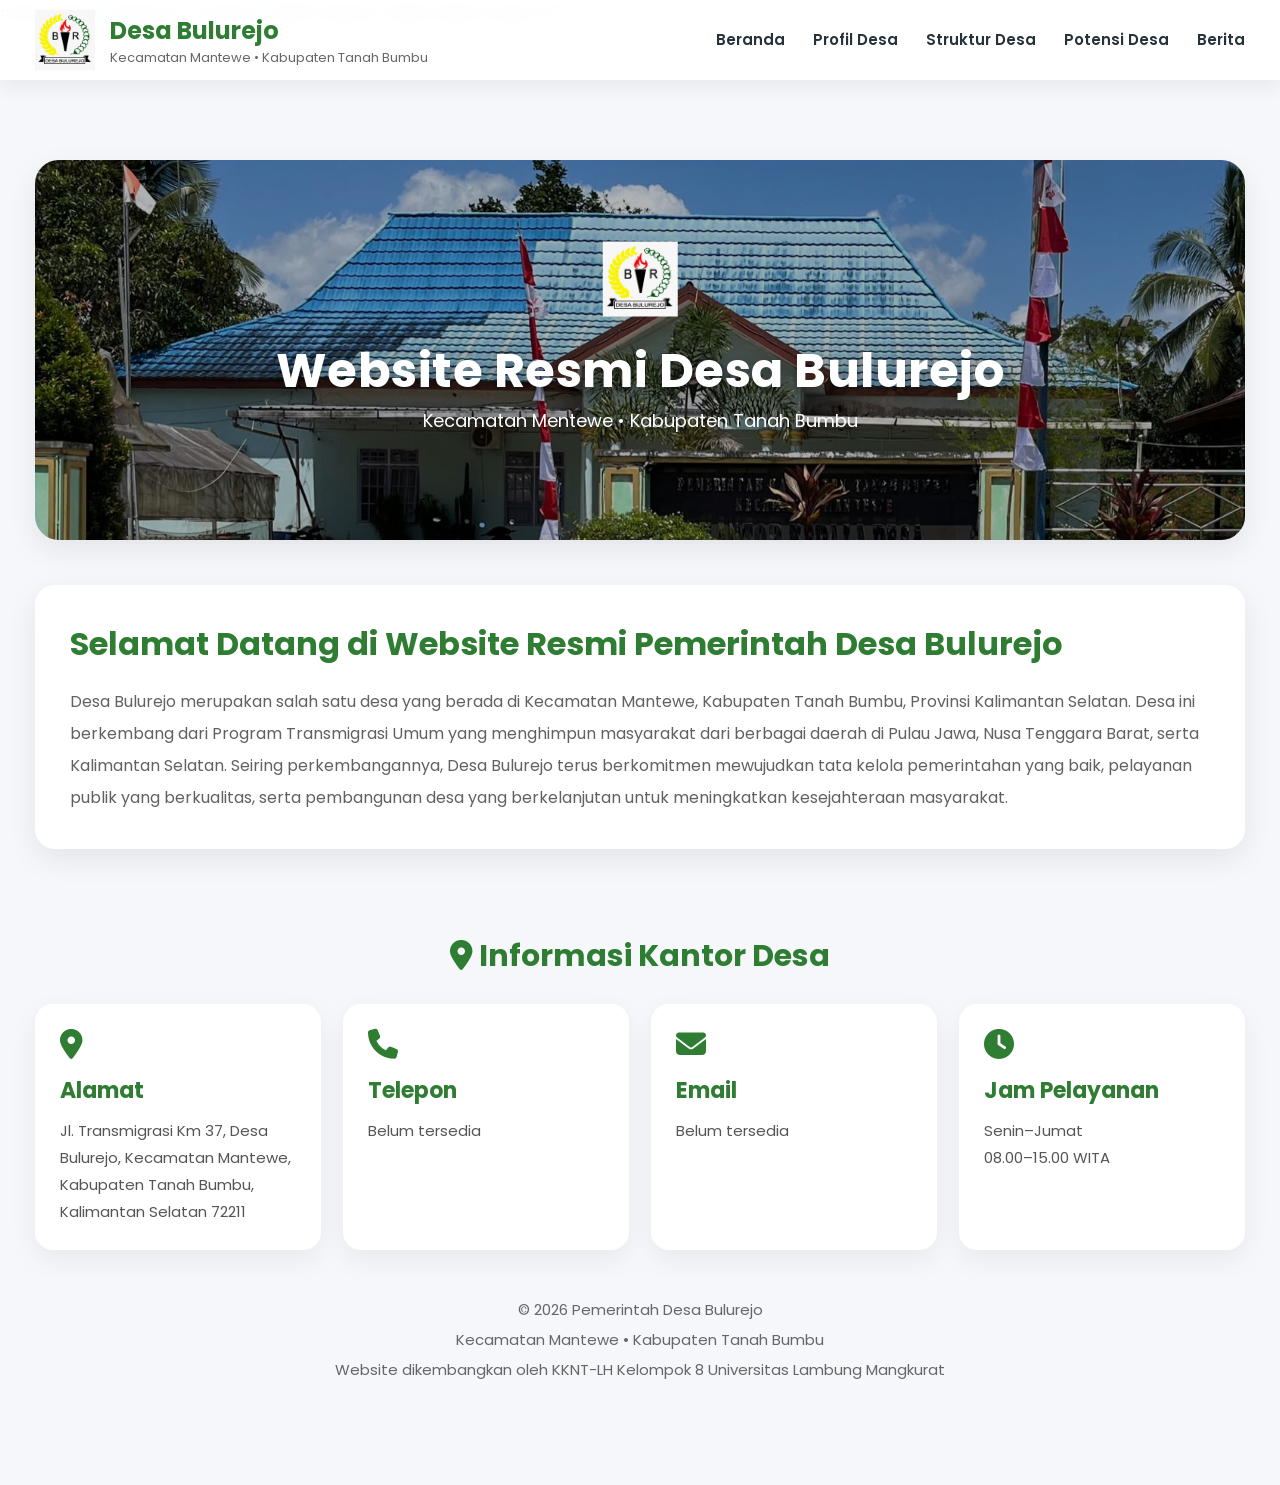
==== index.html @ 9888c567 "Update index.html" ====
<!DOCTYPE html>
<html lang="id">

<head>

<meta charset="UTF-8">
meta name="viewport"
content="width=device-width, initial-scale=1.0">

<title>Website Resmi Desa Bulurejo</title>

<meta name="description"
content="Website Resmi Desa Bulurejo Kecamatan Mentewe Kabupaten Tanah Bumbu">

<link rel="preconnect"
href="https://fonts.googleapis.com">

<link rel="preconnect"
href="https://fonts.gstatic.com"
crossorigin>

<link href="https://fonts.googleapis.com/css2?family=Poppins:wght@300;400;500;600;700;800&display=swap"
rel="stylesheet">

<link rel="stylesheet"
href="https://cdnjs.cloudflare.com/ajax/libs/font-awesome/6.5.2/css/all.min.css">

<style>

*{

margin:0;
padding:0;
box-sizing:border-box;
font-family:'Poppins',sans-serif;
scroll-behavior:smooth;

}

:root{

--primary:#2E7D32;
--primary2:#43A047;
--secondary:#E8F5E9;
--accent:#D4AF37;

--white:#FFFFFF;
--dark:#263238;
--text:#616161;

--border:#E5E7EB;

--shadow:0 10px 30px rgba(0,0,0,.08);

}

body{
background:#F5F7FA;
color:var(--dark);
overflow-x:hidden;
}

/* ===========================
HEADER
=========================== */

.header{
position:fixed;
top:0;
left:0;
width:100%;
height:80px;
display:flex;
justify-content:space-between;
align-items:center;
padding:0 35px;
background:rgba(255,255,255,.97);
backdrop-filter:blur(10px);
box-shadow:0 4px 20px rgba(0,0,0,.08);
z-index:9999;
}

/* ===========================
LOGO
=========================== */

.logo{
display:flex;
align-items:center;
gap:15px;
}

.logo img{
width:60px;
height:60px;
object-fit:contain;
transition:.4s;
}

.logo img:hover{
transform:rotate(10deg) scale(1.08);
}

.logo-text h2{
font-size:24px;
font-weight:700;
color:var(--primary);
}

.logo-text p{
font-size:13px;
color:#666;
}
 
/* ===========================
MENU DESKTOP
=========================== */

.nav-menu{
display:flex;
align-items:center;
gap:28px;
}

.nav-menu a{
text-decoration:none;
font-size:15px;
font-weight:600;
color:var(--dark);
transition:.30s;
}

.nav-menu a:hover{
color:var(--primary);
}

.nav-menu a::after{
content:"";
display:block;
width:0;
height:2px;
background:var(--primary);
transition:.3s;
}

.nav-menu a:hover::after{
width:100%;
}

/* ===========================
HAMBURGER
=========================== */

.menu-toggle{
display:none;
font-size:28px;
cursor:pointer;
color:var(--primary);
}

/* ===========================
MENU MOBILE
=========================== */

.mobile-menu{
position:fixed;
top:80px;
right:-100%;

width:300px;
height:calc(100vh - 80px);

background:#FFFFFF;

box-shadow:-5px 0 20px rgba(0,0,0,.10);

padding:25px;

overflow-y:auto;

transition:.35s;

z-index:9998;
}

.mobile-menu.active{
right:0;
}

.mobile-menu ul{
list-style:none;
}

.mobile-menu li{
margin-bottom:10px;
}

.mobile-menu a{
display:flex;
justify-content:space-between;
align-items:center;

padding:13px 15px;

text-decoration:none;

color:#444;

border-radius:12px;

font-weight:500;

transition:.30s;
}

.mobile-menu a:hover{
background:var(--primary);
color:white;
}

.mobile-submenu{
display:none;
padding-left:18px;
margin-top:8px;
}

.mobile-submenu a{
background:#F8FAFC;
border-left:4px solid var(--primary);
font-size:14px;
margin-bottom:6px;
}

/* ===========================
MAIN
=========================== */

.main{
max-width:1400px;
margin:100px auto 40px auto;
padding:35px;
position:relative;
z-index:2;
}

/* ===========================
SECTION
=========================== */

section{
margin-bottom:45px;
}

/* ===========================
HERO
=========================== */

.hero{
position:relative;
overflow:hidden;
border-radius:24px;
box-shadow:var(--shadow);
}

.hero img{
width:100%;
height:380px;
display:block;
object-fit:cover;
object-position:center;
}

.hero::before{
content:"";
position:absolute;
top:0;
left:0;
width:100%;
height:100%;
background:rgba(0,0,0,.30);
}

.hero-content{
position:absolute;
top:50%;
left:50%;
transform:translate(-50%,-50%);
text-align:center;
width:85%;
color:white;
z-index:5;
}

.hero-content img{
width:75px;
height:75px;
object-fit:contain;
aspect-ratio:1/1;
display:block;
margin:0 auto 18px;
}
 
.hero-content h1{
font-size:48px;
font-weight:700;
letter-spacing:.5px;
text-shadow:0 3px 15px rgba(0,0,0,.35);
}

.hero-content p{
font-size:18px;
margin-bottom:25px;
}

.hero-btn{
display:inline-block;
padding:14px 30px;
background:var(--primary);
color:white;
text-decoration:none;
border-radius:50px;
font-weight:600;
transition:.30s;
}

.hero-btn:hover{
background:var(--primary2);
}

/* ===========================
WELCOME
=========================== */

.welcome{
background:white;
padding:35px;
border-radius:20px;
box-shadow:var(--shadow);
}

.welcome h2{
font-size:32px;
margin-bottom:18px;
color:var(--primary);
}

.welcome p{
line-height:2;
color:var(--text);
}

/* ===========================
SECTION TITLE
=========================== */

.section-title{
text-align:center;
margin-bottom:35px;
}

.section-title h2{
font-size:34px;
color:var(--primary);
margin-bottom:10px;
font-weight:700;
}

.section-title p{
font-size:16px;
color:#666;
}

/* ===========================
LAYANAN CEPAT
=========================== */

.service-grid{
display:grid;
grid-template-columns:repeat(auto-fit,minmax(250px,1fr));
gap:25px;
margin-top:25px;
}

.service-card{
background:#fff;
padding:30px;
border-radius:18px;
box-shadow:var(--shadow);
text-align:center;
text-decoration:none;
transition:.35s;
color:inherit;
}

.service-card:hover{
transform:translateY(-8px);
}

.service-card i{
font-size:50px;
color:var(--primary);
margin-bottom:18px;
}

.service-card h3{
font-size:22px;
margin-bottom:12px;
color:var(--primary);
}

.service-card p{
line-height:1.8;
font-size:15px;
color:#666;
}
 
/* ===========================
ABOUT
=========================== */

.about{
background:white;
padding:35px;
border-radius:20px;
box-shadow:var(--shadow);
}

.about h2{
font-size:32px;
margin-bottom:20px;
color:var(--primary);
}

.about p{
line-height:2;
color:var(--text);
}

/* ===========================
FOOTER
=========================== */
.footer{

margin-top:60px;

padding:25px 0;

background:transparent;

box-shadow:none;

border:none;

}

.footer h3{

font-size:30px;

color:var(--primary);

margin-bottom:25px;

text-align:center;

}

.office-grid{

display:grid;

grid-template-columns:repeat(auto-fit,minmax(240px,1fr));

gap:22px;

margin-bottom:45px;

}

.office-card{

background:white;

padding:25px;

border-radius:18px;

box-shadow:0 10px 30px rgba(0,0,0,.06);

transition:.3s;

}

.office-card:hover{

transform:translateY(-8px);

}

.office-card i{

font-size:30px;

color:var(--primary);

margin-bottom:15px;

}

.office-card h4{

font-size:22px;

margin-bottom:10px;

color:var(--primary);

}

.office-card p{

font-size:15px;

line-height:1.8;

color:#555;

}

.copyright{
text-align:center;
background:none;
padding:0;
margin-top:10px;
font-size:15px;
line-height:2;
color:#666;
}
 
/* ===========================
HIASAN DAUN
=========================== */

.leaf{

position:fixed;

width:190px;

height:190px;

opacity:.10;

background:url("leaf.png") center center/contain no-repeat;

pointer-events:none;

z-index:-1;

}
 
.leaf{
position:fixed;
width:170px;
height:170px;
opacity:.18;
pointer-events:none;
z-index:1;
background:url("leaf.png") center/contain no-repeat;
}

.leaf.left{
top:180px;
left:-40px;
}

.leaf.right{
bottom:80px;
right:-40px;
transform:rotate(180deg);
}

.leaf.bottom-left{
left:-35px;
bottom:90px;
transform:rotate(45deg);
}

.leaf.top-right{
right:-30px;
top:120px;
transform:rotate(220deg);
}
 
/* ===========================
RESPONSIVE
=========================== */

@media(max-width:992px){

.nav-menu{
display:none;
}

.menu-toggle{
display:block;
}

.hero img{
height:300px;
}

.hero-content h1{
font-size:34px;
}

.hero-content p{
font-size:16px;
}

}

@media(max-width:768px){

.header{
padding:0 18px;
height:70px;
}

.mobile-menu{
top:70px;
height:calc(100vh - 70px);
}

.logo img{
width:48px;
height:48px;
}

.logo-text h2{
font-size:18px;
}

.logo-text p{
font-size:11px;
}

.main{
margin-top:90px;
padding:18px;
}

.hero img{
height:230px;
}

.hero-content img{
width:60px;
height:60px;
}

.hero-content h1{
font-size:26px;
}

.hero-content p{
font-size:14px;
}

.hero-btn{
padding:10px 20px;
font-size:14px;
}

.welcome{
padding:25px;
}

.welcome h2{
font-size:24px;
}

.footer{
padding:25px 28px;
}

.footer-content{
grid-template-columns:1fr;
}

}

@media(max-width:480px){

.hero img{
height:200px;
}

.hero-content{
width:95%;
}

.hero-content h1{
font-size:22px;
}

.hero-content p{
font-size:13px;
}

}

.line{
width:80px;
height:4px;
background:var(--primary);
border-radius:50px;
margin:15px 0 25px;
}
 
</style>

</head>

<body>

<div class="leaf left"></div>
<div class="leaf right"></div>
<div class="leaf bottom-left"></div>
<div class="leaf top-right"></div>
 
<header class="header">

<div class="logo">

<img src="logo desa.jpeg" alt="Logo Desa">

<div class="logo-text">

<h2>Desa Bulurejo</h2>

<p>Kecamatan Mantewe • Kabupaten Tanah Bumbu</p>

</div>

</div>

<nav class="nav-menu">

<a href="index.html">Beranda</a>

<a href="profil desa.html">Profil Desa</a>

<a href="struktur pemerintahan.html">Struktur Desa</a>

<a href="potensi desa.html">Potensi Desa</a>

<a href="berita.html">Berita</a>

</nav>

<div class="menu-toggle">

<i class="fas fa-bars"></i>

</div>

</header>

<div class="mobile-menu">

<ul>

<li><a href="index.html">🏠 Beranda</a></li>

<li>

<a href="profil desa.html"

👤 Profil Desa

</a>

</li>

<li><a href="struktur pemerintahan.html">👥 Struktur Desa/a></li>

<li><a href="potensi desa.html">🌾 Potensi Desa</a></li>

<li><a href="berita.html">📰 Berita</a></li>

</ul>

</div>

<main class="main">

<section class="hero">

<img src="kantor desa.jpeg" alt="Kantor Desa Bulurejo">

<div class="hero-content">

<img src="logo desa.jpeg" alt="Logo Desa">

<h1>Website Resmi Desa Bulurejo</h1>

<p>Kecamatan Mentewe • Kabupaten Tanah Bumbu</p>

</div>

</section>
 <!-- =====================================
SELAMAT DATANG
====================================== -->

<section class="welcome">

<h2>

Selamat Datang di Website Resmi
Pemerintah Desa Bulurejo

</h2>

<p>

Desa Bulurejo merupakan salah satu desa yang berada di Kecamatan Mantewe,
Kabupaten Tanah Bumbu, Provinsi Kalimantan Selatan. Desa ini berkembang dari
Program Transmigrasi Umum yang menghimpun masyarakat dari berbagai daerah di
Pulau Jawa, Nusa Tenggara Barat, serta Kalimantan Selatan. Seiring
perkembangannya, Desa Bulurejo terus berkomitmen mewujudkan tata kelola
pemerintahan yang baik, pelayanan publik yang berkualitas, serta pembangunan
desa yang berkelanjutan untuk meningkatkan kesejahteraan masyarakat.

</p>

</section>

<!-- =====================================
FOOTER
====================================== -->

<footer class="footer">

<h3>
<i class="fas fa-map-marker-alt"></i>
Informasi Kantor Desa
</h3>

<div class="office-grid">

<div class="office-card">

<i class="fas fa-location-dot"></i>

<h4>Alamat</h4>

<p>
Jl. Transmigrasi Km 37,
Desa Bulurejo,
Kecamatan Mantewe,
Kabupaten Tanah Bumbu,
Kalimantan Selatan 72211
</p>

</div>

<div class="office-card">

<i class="fas fa-phone"></i>

<h4>Telepon</h4>

<p>Belum tersedia</p>

</div>

<div class="office-card">

<i class="fas fa-envelope"></i>

<h4>Email</h4>

<p>Belum tersedia</p>

</div>

<div class="office-card">

<i class="fas fa-clock"></i>

<h4>Jam Pelayanan</h4>

<p>
Senin–Jumat<br>
08.00–15.00 WITA
</p>

</div>

</div>

<div class="copyright">

<p>© 2026 Pemerintah Desa Bulurejo</p>

<p>Kecamatan Mantewe • Kabupaten Tanah Bumbu</p>

<p>Website dikembangkan oleh KKNT-LH Kelompok 8 Universitas Lambung Mangkurat</p>

</div>

</footer>

</main>

<script>

/* ===========================
HAMBURGER MENU
=========================== */

const menuToggle =
document.querySelector(".menu-toggle");

const mobileMenu =
document.querySelector(".mobile-menu");

menuToggle.addEventListener("click",function(){

mobileMenu.classList.toggle("active");

if(mobileMenu.classList.contains("active")){

menuToggle.innerHTML='<i class="fas fa-times"></i>';

}else{

menuToggle.innerHTML='<i class="fas fa-bars"></i>';

}

});

/* ===========================
SUBMENU
=========================== */

function toggleMenu(menuId,element){

const menu=document.getElementById(menuId);

const icon=element.querySelector("i.fa-chevron-down, i.fa-chevron-up");

if(menu.style.display==="block"){

menu.style.display="none";

if(icon){

icon.classList.remove("fa-chevron-up");
icon.classList.add("fa-chevron-down");

}

}else{

menu.style.display="block";

if(icon){

icon.classList.remove("fa-chevron-down");
icon.classList.add("fa-chevron-up");

}

}

}

/* ===========================
TUTUP MENU SAAT LINK DIKLIK
=========================== */

document.querySelectorAll(".mobile-menu a").forEach(link=>{

link.addEventListener("click",()=>{

mobileMenu.classList.remove("active");

menuToggle.innerHTML='<i class="fas fa-bars"></i>';

});

});

/* ===========================
HEADER SAAT SCROLL
=========================== */

window.addEventListener("scroll",()=>{

const header=document.querySelector(".header");

if(window.scrollY>40){

header.style.boxShadow="0 10px 30px rgba(0,0,0,.12)";

}else{

header.style.boxShadow="0 4px 20px rgba(0,0,0,.08)";

}

});

/* ===========================
ANIMASI CARD
=========================== */

const cards=document.querySelectorAll(".card,.service-card");

cards.forEach(card=>{

card.addEventListener("mouseenter",()=>{

card.style.transform="translateY(-8px)";

});

card.addEventListener("mouseleave",()=>{

card.style.transform="translateY(0px)";

});

});

</script>

</body>

</html>
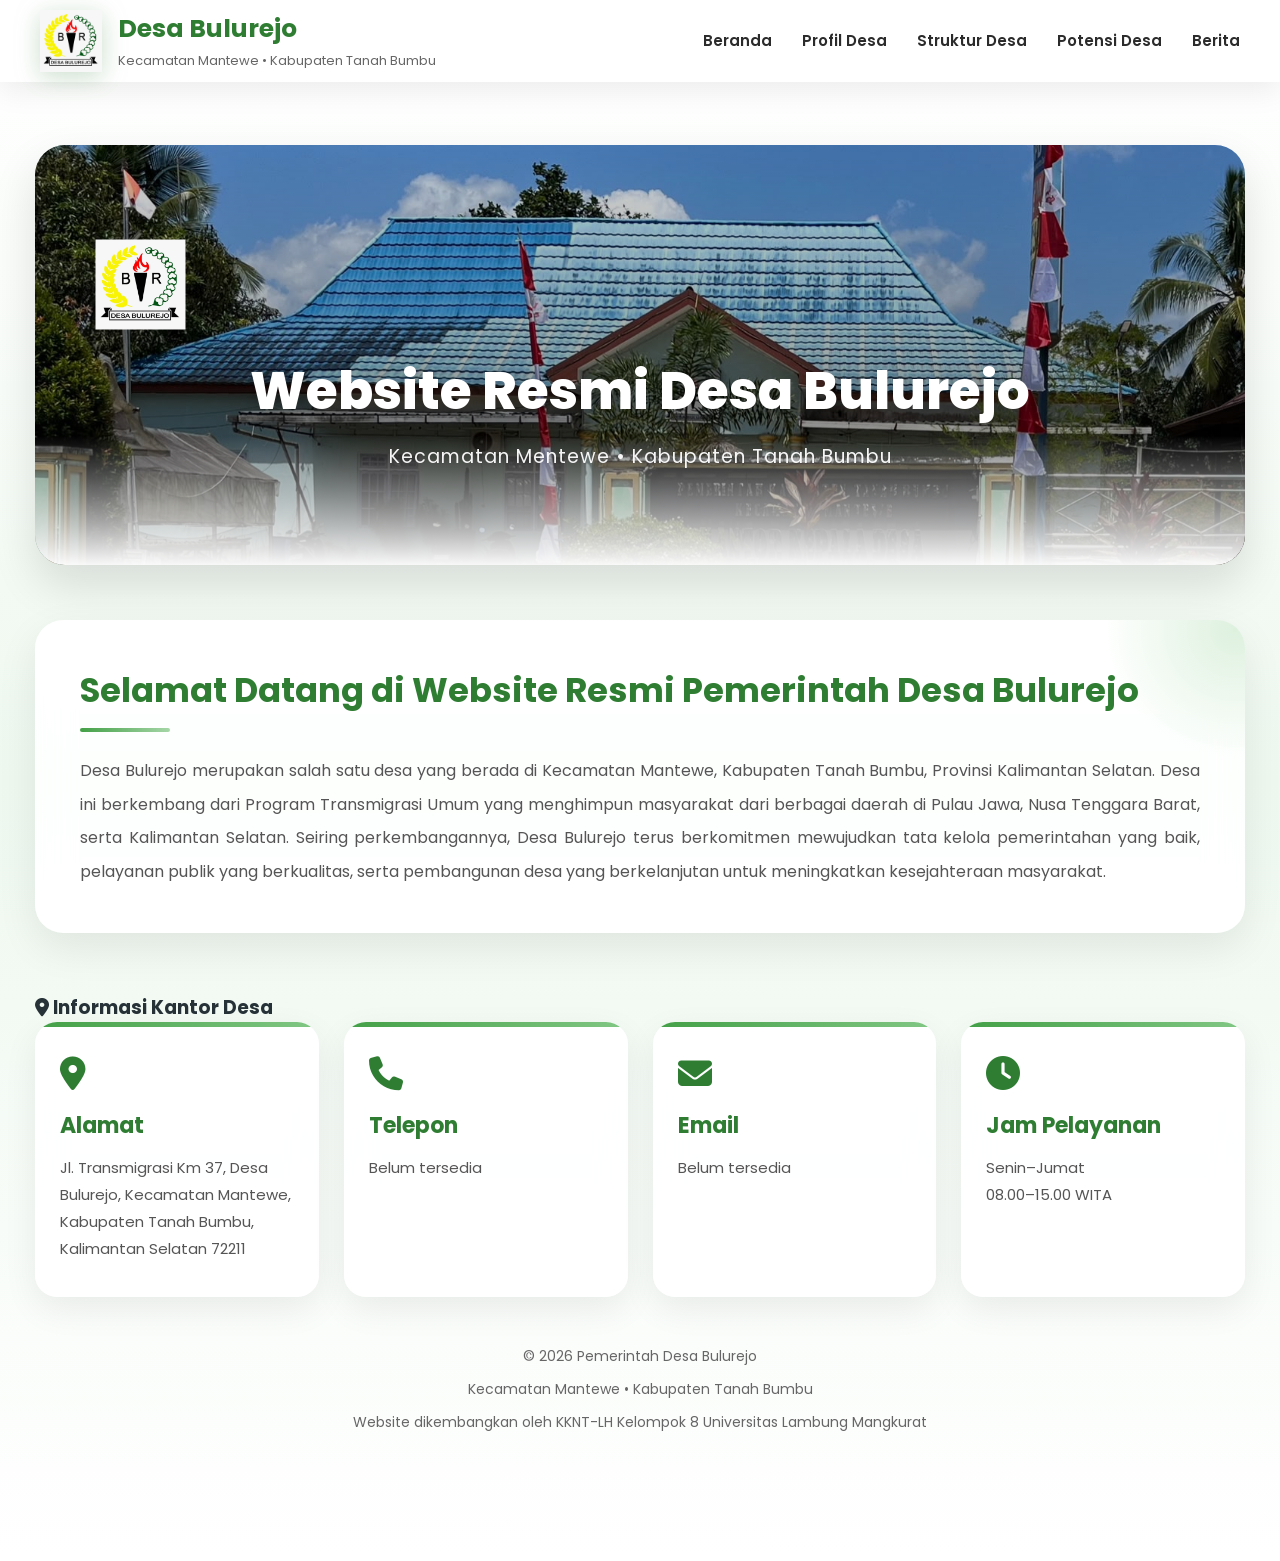
==== commit ac486ec6: "Update index.html" ====
--- a/index.html
+++ b/index.html
@@ -4,13 +4,13 @@
 <head>
 
 <meta charset="UTF-8">
-meta name="viewport"
-content="width=device-width, initial-scale=1.0">
+
+<meta name="viewport" content="width=device-width, initial-scale=1.0">
 
 <title>Website Resmi Desa Bulurejo</title>
 
 <meta name="description"
-content="Website Resmi Desa Bulurejo Kecamatan Mentewe Kabupaten Tanah Bumbu">
+content="Website Resmi Desa Bulurejo Kecamatan Mantewe Kabupaten Tanah Bumbu">
 
 <link rel="preconnect"
 href="https://fonts.googleapis.com">
@@ -28,700 +28,1694 @@
 <style>
 
 *{
-
 margin:0;
 padding:0;
 box-sizing:border-box;
 font-family:'Poppins',sans-serif;
 scroll-behavior:smooth;
-
 }
 
 :root{
 
 --primary:#2E7D32;
 --primary2:#43A047;
+--primary3:#81C784;
+
 --secondary:#E8F5E9;
+
 --accent:#D4AF37;
 
---white:#FFFFFF;
+--white:#ffffff;
+
 --dark:#263238;
+
 --text:#616161;
 
 --border:#E5E7EB;
 
---shadow:0 10px 30px rgba(0,0,0,.08);
+--shadow:
+0 15px 40px rgba(0,0,0,.08);
 
 }
 
 body{
-background:#F5F7FA;
+
+background:
+linear-gradient(
+180deg,
+#ffffff 0%,
+#f8fcf8 25%,
+#eef8ef 50%,
+#ffffff 100%);
+
 color:var(--dark);
+
 overflow-x:hidden;
-}
-
-/* ===========================
-HEADER
-=========================== */
+
+position:relative;
+
+}
+
+/*==========================
+SCROLL BAR
+==========================*/
+
+::-webkit-scrollbar{
+
+width:10px;
+
+}
+
+::-webkit-scrollbar-thumb{
+
+background:var(--primary);
+
+border-radius:20px;
+
+}
+
+::-webkit-scrollbar-track{
+
+background:#edf7ed;
+
+}
+
+/*==========================
+LOADING SCREEN
+==========================*/
+
+#loader{
+
+position:fixed;
+
+top:0;
+
+left:0;
+
+width:100%;
+
+height:100%;
+
+background:linear-gradient(135deg,#2E7D32,#43A047);
+
+display:flex;
+
+justify-content:center;
+
+align-items:center;
+
+flex-direction:column;
+
+z-index:999999;
+
+transition:1s;
+
+}
+
+#loader img{
+
+width:120px;
+
+animation:logoZoom 2s infinite alternate;
+
+}
+
+#loader h2{
+
+color:white;
+
+margin-top:25px;
+
+font-size:34px;
+
+font-weight:700;
+
+letter-spacing:1px;
+
+}
+
+#loader p{
+
+color:#E8F5E9;
+
+margin-top:10px;
+
+font-size:15px;
+
+}
+
+.loading-bar{
+
+margin-top:35px;
+
+width:240px;
+
+height:6px;
+
+background:rgba(255,255,255,.25);
+
+border-radius:20px;
+
+overflow:hidden;
+
+}
+
+.loading-bar span{
+
+display:block;
+
+height:100%;
+
+width:0;
+
+background:white;
+
+animation:loading 2.5s linear forwards;
+
+}
+
+/*==========================
+PROGRESS BAR
+==========================*/
+
+.progress-bar{
+
+position:fixed;
+
+top:0;
+
+left:0;
+
+height:4px;
+
+width:0;
+
+background:linear-gradient(to right,#66BB6A,#2E7D32);
+
+z-index:999999;
+
+}
+
+/*==========================
+BACKGROUND ORNAMENT
+==========================*/
+
+.bg-circle{
+
+position:fixed;
+
+border-radius:50%;
+
+filter:blur(90px);
+
+opacity:.20;
+
+pointer-events:none;
+
+z-index:-3;
+
+}
+
+.bg-circle.one{
+
+width:280px;
+
+height:280px;
+
+background:#A5D6A7;
+
+top:-60px;
+
+left:-60px;
+
+}
+
+.bg-circle.two{
+
+width:320px;
+
+height:320px;
+
+background:#C8E6C9;
+
+right:-80px;
+
+top:300px;
+
+}
+
+.bg-circle.three{
+
+width:260px;
+
+height:260px;
+
+background:#AED581;
+
+left:40%;
+
+bottom:-100px;
+
+}
+
+/*==========================
+FLOATING LEAF
+==========================*/
+
+.leaf{
+
+position:fixed;
+
+width:170px;
+
+opacity:.08;
+
+pointer-events:none;
+
+z-index:-2;
+
+animation:floating 8s ease-in-out infinite;
+
+}
+
+.leaf1{
+
+top:80px;
+
+left:-40px;
+
+transform:rotate(15deg);
+
+}
+
+.leaf2{
+
+right:-50px;
+
+top:250px;
+
+transform:rotate(210deg);
+
+}
+
+.leaf3{
+
+left:-70px;
+
+bottom:120px;
+
+transform:rotate(40deg);
+
+}
+
+.leaf4{
+
+right:-70px;
+
+bottom:40px;
+
+transform:rotate(190deg);
+
+}
+
+/*==========================
+ANIMATION
+==========================*/
+
+@keyframes floating{
+
+0%{
+
+transform:translateY(0px);
+
+}
+
+50%{
+
+transform:translateY(-20px);
+
+}
+
+100%{
+
+transform:translateY(0px);
+
+}
+
+}
+
+@keyframes loading{
+
+100%{
+
+width:100%;
+
+}
+
+}
+
+@keyframes logoZoom{
+
+0%{
+
+transform:scale(1);
+
+}
+
+100%{
+
+transform:scale(1.08);
+
+}
+
+}
+/*==================================================
+HEADER PREMIUM
+==================================================*/
 
 .header{
+
 position:fixed;
+
 top:0;
 left:0;
+
 width:100%;
-height:80px;
+height:82px;
+
 display:flex;
 justify-content:space-between;
 align-items:center;
-padding:0 35px;
-background:rgba(255,255,255,.97);
-backdrop-filter:blur(10px);
-box-shadow:0 4px 20px rgba(0,0,0,.08);
+
+padding:0 40px;
+
+background:rgba(255,255,255,.78);
+
+backdrop-filter:blur(18px);
+
+-webkit-backdrop-filter:blur(18px);
+
+border-bottom:1px solid rgba(255,255,255,.45);
+
+box-shadow:0 8px 30px rgba(0,0,0,.08);
+
+transition:.4s;
+
 z-index:9999;
-}
-
-/* ===========================
+
+}
+
+.header.scrolled{
+
+height:74px;
+
+background:rgba(255,255,255,.92);
+
+box-shadow:0 12px 35px rgba(0,0,0,.12);
+
+}
+
+/*==================================================
 LOGO
-=========================== */
+==================================================*/
 
 .logo{
+
 display:flex;
+
 align-items:center;
-gap:15px;
+
+gap:16px;
+
 }
 
 .logo img{
-width:60px;
-height:60px;
+
+width:62px;
+
+height:62px;
+
 object-fit:contain;
+
+transition:.5s;
+
+filter:drop-shadow(0 5px 12px rgba(46,125,50,.25));
+
+}
+
+.logo:hover img{
+
+transform:rotate(-8deg) scale(1.08);
+
+}
+
+.logo-text h2{
+
+font-size:25px;
+
+font-weight:700;
+
+color:var(--primary);
+
+}
+
+.logo-text p{
+
+font-size:13px;
+
+color:#666;
+
+margin-top:3px;
+
+}
+
+/*==================================================
+MENU DESKTOP
+==================================================*/
+
+.nav-menu{
+
+display:flex;
+
+align-items:center;
+
+gap:30px;
+
+}
+
+.nav-menu a{
+
+position:relative;
+
+text-decoration:none;
+
+font-size:15px;
+
+font-weight:600;
+
+color:#2b2b2b;
+
+padding:8px 0;
+
+transition:.35s;
+
+}
+
+.nav-menu a:hover{
+
+color:var(--primary);
+
+}
+
+.nav-menu a::after{
+
+content:"";
+
+position:absolute;
+
+left:50%;
+
+bottom:-2px;
+
+width:0;
+
+height:3px;
+
+border-radius:20px;
+
+background:linear-gradient(90deg,#66BB6A,#2E7D32);
+
+transition:.35s;
+
+transform:translateX(-50%);
+
+}
+
+.nav-menu a:hover::after{
+
+width:100%;
+
+}
+
+/*==================================================
+HAMBURGER
+==================================================*/
+
+.menu-toggle{
+
+display:none;
+
+font-size:30px;
+
+cursor:pointer;
+
+color:var(--primary);
+
+transition:.3s;
+
+}
+
+.menu-toggle:hover{
+
+transform:rotate(90deg);
+
+}
+
+/*==================================================
+MENU MOBILE
+==================================================*/
+
+.mobile-menu{
+
+position:fixed;
+
+top:82px;
+
+right:-100%;
+
+width:320px;
+
+height:calc(100vh - 82px);
+
+background:rgba(255,255,255,.96);
+
+backdrop-filter:blur(18px);
+
+padding:25px;
+
+overflow-y:auto;
+
+transition:.45s;
+
+box-shadow:-10px 0 35px rgba(0,0,0,.12);
+
+z-index:9998;
+
+}
+
+.mobile-menu.active{
+
+right:0;
+
+}
+
+.mobile-menu ul{
+
+list-style:none;
+
+}
+
+.mobile-menu li{
+
+margin-bottom:10px;
+
+}
+
+.mobile-menu a{
+
+display:flex;
+
+align-items:center;
+
+padding:14px 18px;
+
+border-radius:14px;
+
+text-decoration:none;
+
+font-weight:600;
+
+color:#444;
+
+transition:.35s;
+
+}
+
+.mobile-menu a:hover{
+
+background:linear-gradient(135deg,#43A047,#2E7D32);
+
+color:white;
+
+padding-left:24px;
+
+}
+
+/*==================================================
+MAIN
+==================================================*/
+
+.main{
+
+max-width:1450px;
+
+margin:110px auto 50px;
+
+padding:35px;
+
+position:relative;
+
+z-index:2;
+
+}
+
+/*==================================================
+SECTION
+==================================================*/
+
+section{
+
+margin-bottom:55px;
+
+}
+
+/*==================================================
+HERO
+==================================================*/
+
+.hero{
+
+position:relative;
+
+overflow:hidden;
+
+border-radius:30px;
+
+box-shadow:0 20px 45px rgba(0,0,0,.12);
+
+}
+
+.hero img{
+
+width:100%;
+
+height:420px;
+
+display:block;
+
+object-fit:cover;
+
+transition:8s;
+
+}
+
+.hero:hover img{
+
+transform:scale(1.08);
+
+}
+
+.hero::before{
+
+content:"";
+
+position:absolute;
+
+top:0;
+
+left:0;
+
+width:100%;
+
+height:100%;
+
+background:linear-gradient(
+
+to bottom,
+
+rgba(0,0,0,.18),
+
+rgba(0,0,0,.48)
+
+);
+
+z-index:1;
+
+}
+
+.hero::after{
+
+content:"";
+
+position:absolute;
+
+bottom:-1px;
+
+left:0;
+
+width:100%;
+
+height:130px;
+
+background:linear-gradient(
+
+to top,
+
+rgba(255,255,255,.98),
+
+transparent
+
+);
+
+z-index:2;
+
+}
+
+.hero-content{
+
+position:absolute;
+
+top:50%;
+
+left:50%;
+
+transform:translate(-50%,-50%);
+
+text-align:center;
+
+width:90%;
+
+color:white;
+
+z-index:3;
+
+animation:heroFade 1.5s;
+
+}
+
+.hero-content img{
+
+width:90px;
+
+height:90px;
+
+object-fit:contain;
+
+margin-bottom:22px;
+
+filter:drop-shadow(0 8px 20px rgba(0,0,0,.3));
+
+}
+
+.hero-content h1{
+
+font-size:52px;
+
+font-weight:800;
+
+text-shadow:0 8px 25px rgba(0,0,0,.35);
+
+margin-bottom:12px;
+
+}
+
+.hero-content p{
+
+font-size:19px;
+
+letter-spacing:1px;
+
+opacity:.95;
+
+}
+
+@keyframes heroFade{
+
+from{
+
+opacity:0;
+
+transform:translate(-50%,-40%);
+
+}
+
+to{
+
+opacity:1;
+
+transform:translate(-50%,-50%);
+
+}
+
+}
+/*==================================================
+WELCOME SECTION
+==================================================*/
+
+.welcome{
+
+position:relative;
+
+background:rgba(255,255,255,.88);
+
+backdrop-filter:blur(18px);
+
+padding:45px;
+
+border-radius:28px;
+
+overflow:hidden;
+
+box-shadow:
+0 15px 40px rgba(0,0,0,.08);
+
+transition:.45s;
+
+}
+
+.welcome:hover{
+
+transform:translateY(-6px);
+
+box-shadow:
+0 25px 55px rgba(46,125,50,.15);
+
+}
+
+.welcome::before{
+
+content:"";
+
+position:absolute;
+
+width:260px;
+
+height:260px;
+
+background:radial-gradient(circle,
+rgba(76,175,80,.18),
+transparent 70%);
+
+top:-120px;
+
+right:-120px;
+
+border-radius:50%;
+
+}
+
+.welcome::after{
+
+content:"";
+
+position:absolute;
+
+background:url("leaf.png") no-repeat center;
+
+background-size:contain;
+
+width:180px;
+
+height:180px;
+
+bottom:-45px;
+
+left:-45px;
+
+opacity:.06;
+
+transform:rotate(25deg);
+
+pointer-events:none;
+
+}
+
+.welcome h2{
+
+font-size:34px;
+
+color:var(--primary);
+
+margin-bottom:22px;
+
+font-weight:700;
+
+position:relative;
+
+}
+
+.welcome h2::after{
+
+content:"";
+
+display:block;
+
+width:90px;
+
+height:4px;
+
+margin-top:12px;
+
+border-radius:30px;
+
+background:linear-gradient(to right,#43A047,#A5D6A7);
+
+}
+
+.welcome p{
+
+font-size:16px;
+
+line-height:2.1;
+
+text-align:justify;
+
+color:#555;
+
+}
+
+/*==================================================
+CARD PREMIUM
+==================================================*/
+
+.card{
+
+position:relative;
+
+background:rgba(255,255,255,.90);
+
+backdrop-filter:blur(15px);
+
+border-radius:24px;
+
+padding:35px;
+
+box-shadow:
+
+0 10px 35px rgba(0,0,0,.07);
+
 transition:.4s;
-}
-
-.logo img:hover{
-transform:rotate(10deg) scale(1.08);
+
+overflow:hidden;
+
+}
+
+.card::before{
+
+content:"";
+
+position:absolute;
+
+left:0;
+
+top:0;
+
+width:5px;
+
+height:100%;
+
+background:linear-gradient(
+
+to bottom,
+
+#43A047,
+
+#A5D6A7);
+
+}
+
+.card:hover{
+
+transform:translateY(-8px);
+
+box-shadow:
+
+0 20px 45px rgba(46,125,50,.16);
+
+}
+
+/*==================================================
+INFORMASI KANTOR
+==================================================*/
+
+.footer{
+
+margin-top:60px;
+
+background:transparent;
+
+padding:0;
+
+box-shadow:none;
+
+}
+
+.footer-title{
+
+text-align:center;
+
+margin-bottom:35px;
+
+}
+
+.footer-title h2{
+
+font-size:34px;
+
+color:var(--primary);
+
+margin-bottom:10px;
+
+}
+
+.footer-title p{
+
+color:#777;
+
+font-size:16px;
+
+}
+
+.office-grid{
+
+display:grid;
+
+grid-template-columns:
+repeat(auto-fit,minmax(240px,1fr));
+
+gap:25px;
+
+}
+
+.office-card{
+
+position:relative;
+
+background:rgba(255,255,255,.90);
+
+backdrop-filter:blur(15px);
+
+padding:35px 25px;
+
+border-radius:22px;
+
+overflow:hidden;
+
+box-shadow:
+
+0 12px 35px rgba(0,0,0,.07);
+
+transition:.4s;
+
+}
+
+.office-card::before{
+
+content:"";
+
+position:absolute;
+
+top:0;
+
+left:0;
+
+width:100%;
+
+height:5px;
+
+background:linear-gradient(
+
+90deg,
+
+#43A047,
+
+#81C784);
+
+}
+
+.office-card:hover{
+
+transform:translateY(-10px);
+
+box-shadow:
+
+0 22px 50px rgba(46,125,50,.18);
+
+}
+
+.office-card i{
+
+font-size:34px;
+
+color:var(--primary);
+
+margin-bottom:18px;
+
+}
+
+.office-card h4{
+
+font-size:22px;
+
+margin-bottom:12px;
+
+color:var(--primary);
+
+}
+
+.office-card p{
+
+font-size:15px;
+
+line-height:1.8;
+
+color:#555;
+
+}
+
+/*==================================================
+COPYRIGHT
+==================================================*/
+
+.copyright{
+
+margin-top:45px;
+
+text-align:center;
+
+line-height:2;
+
+color:#666;
+
+font-size:14px;
+
+padding-bottom:35px;
+
+}
+
+.copyright p{
+
+margin:5px 0;
+
+}
+
+/*==================================================
+EFEK SCROLL
+==================================================*/
+
+.reveal{
+
+opacity:0;
+
+transform:translateY(60px);
+
+transition:1s;
+
+}
+
+.reveal.active{
+
+opacity:1;
+
+transform:translateY(0);
+
+}
+
+/*==================================================
+EFEK FOTO
+==================================================*/
+
+img{
+
+transition:.5s;
+
+}
+
+img:hover{
+
+transform:scale(1.02);
+
+}
+
+/*==================================================
+ORNAMEN TAMBAHAN
+==================================================*/
+
+.decoration-left{
+
+position:absolute;
+
+left:-70px;
+
+top:50%;
+
+width:220px;
+
+opacity:.05;
+
+pointer-events:none;
+
+}
+
+.decoration-right{
+
+position:absolute;
+
+right:-70px;
+
+bottom:10%;
+
+width:220px;
+
+opacity:.05;
+
+pointer-events:none;
+
+}
+/*==================================================
+PRELOADER
+==================================================*/
+
+#loader.hide{
+
+opacity:0;
+
+visibility:hidden;
+
+}
+
+.loader-logo{
+
+animation:logoFloat 2s ease-in-out infinite;
+
+}
+
+@keyframes logoFloat{
+
+0%{
+
+transform:translateY(0px);
+
+}
+
+50%{
+
+transform:translateY(-12px);
+
+}
+
+100%{
+
+transform:translateY(0px);
+
+}
+
+}
+
+/*==================================================
+BACK TO TOP
+==================================================*/
+
+.back-top{
+
+position:fixed;
+
+right:28px;
+
+bottom:28px;
+
+width:58px;
+
+height:58px;
+
+border-radius:50%;
+
+background:linear-gradient(135deg,#43A047,#2E7D32);
+
+color:white;
+
+display:flex;
+
+justify-content:center;
+
+align-items:center;
+
+font-size:22px;
+
+cursor:pointer;
+
+box-shadow:0 12px 35px rgba(46,125,50,.30);
+
+opacity:0;
+
+visibility:hidden;
+
+transition:.4s;
+
+z-index:999;
+
+}
+
+.back-top:hover{
+
+transform:translateY(-6px) rotate(360deg);
+
+}
+
+.back-top.show{
+
+opacity:1;
+
+visibility:visible;
+
+}
+
+/*==================================================
+FLOATING GLOW
+==================================================*/
+
+.glow{
+
+position:fixed;
+
+width:260px;
+
+height:260px;
+
+border-radius:50%;
+
+background:radial-gradient(circle,
+rgba(76,175,80,.18),
+transparent 70%);
+
+filter:blur(60px);
+
+pointer-events:none;
+
+z-index:-5;
+
+animation:glowMove 12s linear infinite alternate;
+
+}
+
+.glow.one{
+
+left:-120px;
+
+top:120px;
+
+}
+
+.glow.two{
+
+right:-120px;
+
+bottom:100px;
+
+animation-delay:4s;
+
+}
+
+@keyframes glowMove{
+
+0%{
+
+transform:translateY(0px);
+
+}
+
+100%{
+
+transform:translateY(-80px);
+
+}
+
+}
+
+/*==================================================
+FLOATING LEAF
+==================================================*/
+
+.leaf{
+
+animation:leafMove 12s ease-in-out infinite;
+
+}
+
+@keyframes leafMove{
+
+0%{
+
+transform:translateY(0px) rotate(0deg);
+
+}
+
+50%{
+
+transform:translateY(-18px) rotate(8deg);
+
+}
+
+100%{
+
+transform:translateY(0px) rotate(0deg);
+
+}
+
+}
+
+/*==================================================
+CARD HOVER
+==================================================*/
+
+.office-card,
+.welcome,
+.service-card{
+
+transition:.45s;
+
+}
+
+.office-card:hover,
+.welcome:hover,
+.service-card:hover{
+
+transform:translateY(-10px);
+
+box-shadow:
+
+0 22px 50px rgba(46,125,50,.18);
+
+}
+
+/*==================================================
+IMAGE EFFECT
+==================================================*/
+
+.hero img,
+.office-card img{
+
+transition:1.2s;
+
+}
+
+.hero:hover img{
+
+transform:scale(1.08);
+
+}
+
+/*==================================================
+FADE ANIMATION
+==================================================*/
+
+.fade-up{
+
+opacity:0;
+
+transform:translateY(60px);
+
+transition:1s;
+
+}
+
+.fade-up.show{
+
+opacity:1;
+
+transform:translateY(0);
+
+}
+
+/*==================================================
+RESPONSIVE TABLET
+==================================================*/
+
+@media(max-width:992px){
+
+.header{
+
+padding:0 22px;
+
+}
+
+.hero{
+
+border-radius:22px;
+
+}
+
+.hero img{
+
+height:320px;
+
+}
+
+.hero-content h1{
+
+font-size:34px;
+
+}
+
+.office-grid{
+
+grid-template-columns:repeat(2,1fr);
+
+}
+
+}
+
+/*==================================================
+RESPONSIVE HP
+==================================================*/
+
+@media(max-width:768px){
+
+.header{
+
+height:72px;
+
+}
+
+.main{
+
+margin-top:90px;
+
+padding:18px;
+
+}
+
+.hero img{
+
+height:250px;
+
+}
+
+.hero-content img{
+
+width:70px;
+
+height:70px;
+
+}
+
+.hero-content h1{
+
+font-size:27px;
+
+line-height:1.4;
+
+}
+
+.hero-content p{
+
+font-size:14px;
+
+}
+
+.welcome{
+
+padding:28px;
+
+}
+
+.welcome h2{
+
+font-size:25px;
+
+}
+
+.office-grid{
+
+grid-template-columns:1fr;
+
+}
+
+.office-card{
+
+padding:25px;
+
+}
+
+.footer-title h2{
+
+font-size:28px;
+
+}
+
+.back-top{
+
+width:50px;
+
+height:50px;
+
+right:18px;
+
+bottom:18px;
+
+}
+
+}
+
+/*==================================================
+RESPONSIVE KECIL
+==================================================*/
+
+@media(max-width:480px){
+
+.hero img{
+
+height:210px;
+
+}
+
+.hero-content h1{
+
+font-size:22px;
+
+}
+
+.hero-content p{
+
+font-size:13px;
+
+}
+
+.logo img{
+
+width:48px;
+
+height:48px;
+
 }
 
 .logo-text h2{
-font-size:24px;
-font-weight:700;
-color:var(--primary);
+
+font-size:19px;
+
 }
 
 .logo-text p{
-font-size:13px;
-color:#666;
-}
- 
-/* ===========================
-MENU DESKTOP
-=========================== */
-
-.nav-menu{
-display:flex;
-align-items:center;
-gap:28px;
-}
-
-.nav-menu a{
-text-decoration:none;
-font-size:15px;
-font-weight:600;
-color:var(--dark);
-transition:.30s;
-}
-
-.nav-menu a:hover{
-color:var(--primary);
-}
-
-.nav-menu a::after{
-content:"";
-display:block;
-width:0;
-height:2px;
-background:var(--primary);
-transition:.3s;
-}
-
-.nav-menu a:hover::after{
-width:100%;
-}
-
-/* ===========================
-HAMBURGER
-=========================== */
-
-.menu-toggle{
-display:none;
-font-size:28px;
-cursor:pointer;
-color:var(--primary);
-}
-
-/* ===========================
-MENU MOBILE
-=========================== */
-
-.mobile-menu{
-position:fixed;
-top:80px;
-right:-100%;
-
-width:300px;
-height:calc(100vh - 80px);
-
-background:#FFFFFF;
-
-box-shadow:-5px 0 20px rgba(0,0,0,.10);
-
-padding:25px;
-
-overflow-y:auto;
-
-transition:.35s;
-
-z-index:9998;
-}
-
-.mobile-menu.active{
-right:0;
-}
-
-.mobile-menu ul{
-list-style:none;
-}
-
-.mobile-menu li{
-margin-bottom:10px;
-}
-
-.mobile-menu a{
-display:flex;
-justify-content:space-between;
-align-items:center;
-
-padding:13px 15px;
-
-text-decoration:none;
-
-color:#444;
-
-border-radius:12px;
-
-font-weight:500;
-
-transition:.30s;
-}
-
-.mobile-menu a:hover{
-background:var(--primary);
-color:white;
-}
-
-.mobile-submenu{
-display:none;
-padding-left:18px;
-margin-top:8px;
-}
-
-.mobile-submenu a{
-background:#F8FAFC;
-border-left:4px solid var(--primary);
-font-size:14px;
-margin-bottom:6px;
-}
-
-/* ===========================
-MAIN
-=========================== */
-
-.main{
-max-width:1400px;
-margin:100px auto 40px auto;
-padding:35px;
-position:relative;
-z-index:2;
-}
-
-/* ===========================
-SECTION
-=========================== */
-
-section{
-margin-bottom:45px;
-}
-
-/* ===========================
-HERO
-=========================== */
-
-.hero{
-position:relative;
-overflow:hidden;
-border-radius:24px;
-box-shadow:var(--shadow);
-}
-
-.hero img{
-width:100%;
-height:380px;
-display:block;
-object-fit:cover;
-object-position:center;
-}
-
-.hero::before{
-content:"";
-position:absolute;
-top:0;
-left:0;
-width:100%;
-height:100%;
-background:rgba(0,0,0,.30);
-}
-
-.hero-content{
-position:absolute;
-top:50%;
-left:50%;
-transform:translate(-50%,-50%);
-text-align:center;
-width:85%;
-color:white;
-z-index:5;
-}
-
-.hero-content img{
-width:75px;
-height:75px;
-object-fit:contain;
-aspect-ratio:1/1;
-display:block;
-margin:0 auto 18px;
-}
- 
-.hero-content h1{
-font-size:48px;
-font-weight:700;
-letter-spacing:.5px;
-text-shadow:0 3px 15px rgba(0,0,0,.35);
-}
-
-.hero-content p{
-font-size:18px;
-margin-bottom:25px;
-}
-
-.hero-btn{
-display:inline-block;
-padding:14px 30px;
-background:var(--primary);
-color:white;
-text-decoration:none;
-border-radius:50px;
-font-weight:600;
-transition:.30s;
-}
-
-.hero-btn:hover{
-background:var(--primary2);
-}
-
-/* ===========================
-WELCOME
-=========================== */
-
-.welcome{
-background:white;
-padding:35px;
-border-radius:20px;
-box-shadow:var(--shadow);
-}
-
-.welcome h2{
-font-size:32px;
-margin-bottom:18px;
-color:var(--primary);
-}
-
-.welcome p{
-line-height:2;
-color:var(--text);
-}
-
-/* ===========================
-SECTION TITLE
-=========================== */
-
-.section-title{
-text-align:center;
-margin-bottom:35px;
-}
-
-.section-title h2{
-font-size:34px;
-color:var(--primary);
-margin-bottom:10px;
-font-weight:700;
-}
-
-.section-title p{
-font-size:16px;
-color:#666;
-}
-
-/* ===========================
-LAYANAN CEPAT
-=========================== */
-
-.service-grid{
-display:grid;
-grid-template-columns:repeat(auto-fit,minmax(250px,1fr));
-gap:25px;
-margin-top:25px;
-}
-
-.service-card{
-background:#fff;
-padding:30px;
-border-radius:18px;
-box-shadow:var(--shadow);
-text-align:center;
-text-decoration:none;
-transition:.35s;
-color:inherit;
-}
-
-.service-card:hover{
-transform:translateY(-8px);
-}
-
-.service-card i{
-font-size:50px;
-color:var(--primary);
-margin-bottom:18px;
-}
-
-.service-card h3{
-font-size:22px;
-margin-bottom:12px;
-color:var(--primary);
-}
-
-.service-card p{
-line-height:1.8;
-font-size:15px;
-color:#666;
-}
- 
-/* ===========================
-ABOUT
-=========================== */
-
-.about{
-background:white;
-padding:35px;
-border-radius:20px;
-box-shadow:var(--shadow);
-}
-
-.about h2{
-font-size:32px;
-margin-bottom:20px;
-color:var(--primary);
-}
-
-.about p{
-line-height:2;
-color:var(--text);
-}
-
-/* ===========================
-FOOTER
-=========================== */
-.footer{
-
-margin-top:60px;
-
-padding:25px 0;
-
-background:transparent;
-
-box-shadow:none;
-
-border:none;
-
-}
-
-.footer h3{
-
-font-size:30px;
-
-color:var(--primary);
-
-margin-bottom:25px;
-
-text-align:center;
-
-}
-
-.office-grid{
-
-display:grid;
-
-grid-template-columns:repeat(auto-fit,minmax(240px,1fr));
-
-gap:22px;
-
-margin-bottom:45px;
-
-}
-
-.office-card{
-
-background:white;
-
-padding:25px;
-
-border-radius:18px;
-
-box-shadow:0 10px 30px rgba(0,0,0,.06);
-
-transition:.3s;
-
-}
-
-.office-card:hover{
-
-transform:translateY(-8px);
-
-}
-
-.office-card i{
-
-font-size:30px;
-
-color:var(--primary);
-
-margin-bottom:15px;
-
-}
-
-.office-card h4{
-
-font-size:22px;
-
-margin-bottom:10px;
-
-color:var(--primary);
-
-}
-
-.office-card p{
-
-font-size:15px;
-
-line-height:1.8;
-
-color:#555;
-
-}
-
-.copyright{
-text-align:center;
-background:none;
-padding:0;
-margin-top:10px;
-font-size:15px;
-line-height:2;
-color:#666;
-}
- 
-/* ===========================
-HIASAN DAUN
-=========================== */
-
-.leaf{
-
-position:fixed;
-
-width:190px;
-
-height:190px;
-
-opacity:.10;
-
-background:url("leaf.png") center center/contain no-repeat;
-
-pointer-events:none;
-
-z-index:-1;
-
-}
- 
-.leaf{
-position:fixed;
-width:170px;
-height:170px;
-opacity:.18;
-pointer-events:none;
-z-index:1;
-background:url("leaf.png") center/contain no-repeat;
-}
-
-.leaf.left{
-top:180px;
-left:-40px;
-}
-
-.leaf.right{
-bottom:80px;
-right:-40px;
-transform:rotate(180deg);
-}
-
-.leaf.bottom-left{
-left:-35px;
-bottom:90px;
-transform:rotate(45deg);
-}
-
-.leaf.top-right{
-right:-30px;
-top:120px;
-transform:rotate(220deg);
-}
- 
-/* ===========================
-RESPONSIVE
-=========================== */
-
-@media(max-width:992px){
-
-.nav-menu{
-display:none;
-}
-
-.menu-toggle{
-display:block;
-}
-
-.hero img{
-height:300px;
-}
-
-.hero-content h1{
-font-size:34px;
-}
-
-.hero-content p{
-font-size:16px;
-}
-
-}
-
-@media(max-width:768px){
-
-.header{
-padding:0 18px;
-height:70px;
-}
-
-.mobile-menu{
-top:70px;
-height:calc(100vh - 70px);
-}
-
-.logo img{
-width:48px;
-height:48px;
-}
-
-.logo-text h2{
-font-size:18px;
-}
-
-.logo-text p{
+
 font-size:11px;
-}
-
-.main{
-margin-top:90px;
-padding:18px;
-}
-
-.hero img{
-height:230px;
-}
-
-.hero-content img{
-width:60px;
-height:60px;
-}
-
-.hero-content h1{
-font-size:26px;
-}
-
-.hero-content p{
-font-size:14px;
-}
-
-.hero-btn{
-padding:10px 20px;
-font-size:14px;
-}
-
-.welcome{
-padding:25px;
-}
-
-.welcome h2{
-font-size:24px;
-}
-
-.footer{
-padding:25px 28px;
-}
-
-.footer-content{
-grid-template-columns:1fr;
-}
-
-}
-
-@media(max-width:480px){
-
-.hero img{
-height:200px;
-}
-
-.hero-content{
-width:95%;
-}
-
-.hero-content h1{
-font-size:22px;
-}
-
-.hero-content p{
-font-size:13px;
-}
-
-}
-
-.line{
-width:80px;
-height:4px;
-background:var(--primary);
-border-radius:50px;
-margin:15px 0 25px;
+
+}
+
 }
  
 </style>
 
 </head>
-
 <body>
 
 <div class="leaf left"></div>
@@ -917,17 +1911,32 @@
 
 <script>
 
-/* ===========================
-HAMBURGER MENU
-=========================== */
-
-const menuToggle =
-document.querySelector(".menu-toggle");
-
-const mobileMenu =
-document.querySelector(".mobile-menu");
-
-menuToggle.addEventListener("click",function(){
+/*==========================================
+LOADING SCREEN
+==========================================*/
+
+window.addEventListener("load",()=>{
+
+const loader=document.getElementById("loader");
+
+setTimeout(()=>{
+
+loader.classList.add("hide");
+
+},2200);
+
+});
+
+
+/*==========================================
+MENU MOBILE
+==========================================*/
+
+const menuToggle=document.querySelector(".menu-toggle");
+
+const mobileMenu=document.querySelector(".mobile-menu");
+
+menuToggle.addEventListener("click",()=>{
 
 mobileMenu.classList.toggle("active");
 
@@ -943,45 +1952,183 @@
 
 });
 
-/* ===========================
-SUBMENU
-=========================== */
-
-function toggleMenu(menuId,element){
-
-const menu=document.getElementById(menuId);
-
-const icon=element.querySelector("i.fa-chevron-down, i.fa-chevron-up");
-
-if(menu.style.display==="block"){
-
-menu.style.display="none";
-
-if(icon){
-
-icon.classList.remove("fa-chevron-up");
-icon.classList.add("fa-chevron-down");
-
-}
+
+/*==========================================
+HEADER SCROLL
+==========================================*/
+
+const header=document.querySelector(".header");
+
+window.addEventListener("scroll",()=>{
+
+if(window.scrollY>60){
+
+header.classList.add("scrolled");
 
 }else{
 
-menu.style.display="block";
-
-if(icon){
-
-icon.classList.remove("fa-chevron-down");
-icon.classList.add("fa-chevron-up");
-
-}
-
-}
-
-}
-
-/* ===========================
-TUTUP MENU SAAT LINK DIKLIK
-=========================== */
+header.classList.remove("scrolled");
+
+}
+
+});
+
+
+/*==========================================
+SCROLL PROGRESS
+==========================================*/
+
+const progress=document.querySelector(".progress-bar");
+
+window.addEventListener("scroll",()=>{
+
+const total=document.documentElement.scrollHeight-window.innerHeight;
+
+const progressWidth=(window.pageYOffset/total)*100;
+
+progress.style.width=progressWidth+"%";
+
+});
+
+
+/*==========================================
+BACK TO TOP
+==========================================*/
+
+const backTop=document.querySelector(".back-top");
+
+window.addEventListener("scroll",()=>{
+
+if(window.scrollY>400){
+
+backTop.classList.add("show");
+
+}else{
+
+backTop.classList.remove("show");
+
+}
+
+});
+
+backTop.onclick=()=>{
+
+window.scrollTo({
+
+top:0,
+
+behavior:"smooth"
+
+});
+
+};
+
+
+/*==========================================
+FADE UP
+==========================================*/
+
+const observer=new IntersectionObserver(entries=>{
+
+entries.forEach(entry=>{
+
+if(entry.isIntersecting){
+
+entry.target.classList.add("show");
+
+}
+
+});
+
+},
+
+{
+
+threshold:.15
+
+});
+
+document.querySelectorAll(
+
+"section,.office-card,.welcome,.service-card,.copyright"
+
+).forEach(el=>{
+
+el.classList.add("fade-up");
+
+observer.observe(el);
+
+});
+
+
+/*==========================================
+FLOATING GLOW
+==========================================*/
+
+document.addEventListener("mousemove",(e)=>{
+
+const glow=document.querySelector(".glow.one");
+
+if(glow){
+
+glow.style.left=(e.clientX/25)+"px";
+
+glow.style.top=(e.clientY/25)+"px";
+
+}
+
+});
+
+
+/*==========================================
+IMAGE PARALLAX
+==========================================*/
+
+window.addEventListener("scroll",()=>{
+
+const hero=document.querySelector(".hero img");
+
+if(hero){
+
+hero.style.transform="translateY("+
+
+window.scrollY*0.15+
+
+"px) scale(1.05)";
+
+}
+
+});
+
+
+/*==========================================
+CARD HOVER
+==========================================*/
+
+document.querySelectorAll(
+
+".office-card,.service-card,.welcome"
+
+).forEach(card=>{
+
+card.addEventListener("mouseenter",()=>{
+
+card.style.transform="translateY(-10px)";
+
+});
+
+card.addEventListener("mouseleave",()=>{
+
+card.style.transform="translateY(0px)";
+
+});
+
+});
+
+
+/*==========================================
+MENU CLOSE
+==========================================*/
 
 document.querySelectorAll(".mobile-menu a").forEach(link=>{
 
@@ -995,50 +2142,34 @@
 
 });
 
-/* ===========================
-HEADER SAAT SCROLL
-=========================== */
-
-window.addEventListener("scroll",()=>{
-
-const header=document.querySelector(".header");
-
-if(window.scrollY>40){
-
-header.style.boxShadow="0 10px 30px rgba(0,0,0,.12)";
-
-}else{
-
-header.style.boxShadow="0 4px 20px rgba(0,0,0,.08)";
-
-}
+
+/*==========================================
+SMOOTH ANCHOR
+==========================================*/
+
+document.querySelectorAll('a[href^="#"]').forEach(anchor=>{
+
+anchor.addEventListener("click",function(e){
+
+e.preventDefault();
+
+const target=document.querySelector(this.getAttribute("href"));
+
+if(target){
+
+target.scrollIntoView({
+
+behavior:"smooth"
 
 });
 
-/* ===========================
-ANIMASI CARD
-=========================== */
-
-const cards=document.querySelectorAll(".card,.service-card");
-
-cards.forEach(card=>{
-
-card.addEventListener("mouseenter",()=>{
-
-card.style.transform="translateY(-8px)";
+}
 
 });
 
-card.addEventListener("mouseleave",()=>{
-
-card.style.transform="translateY(0px)";
-
 });
 
-});
-
 </script>
 
 </body>
-
 </html>
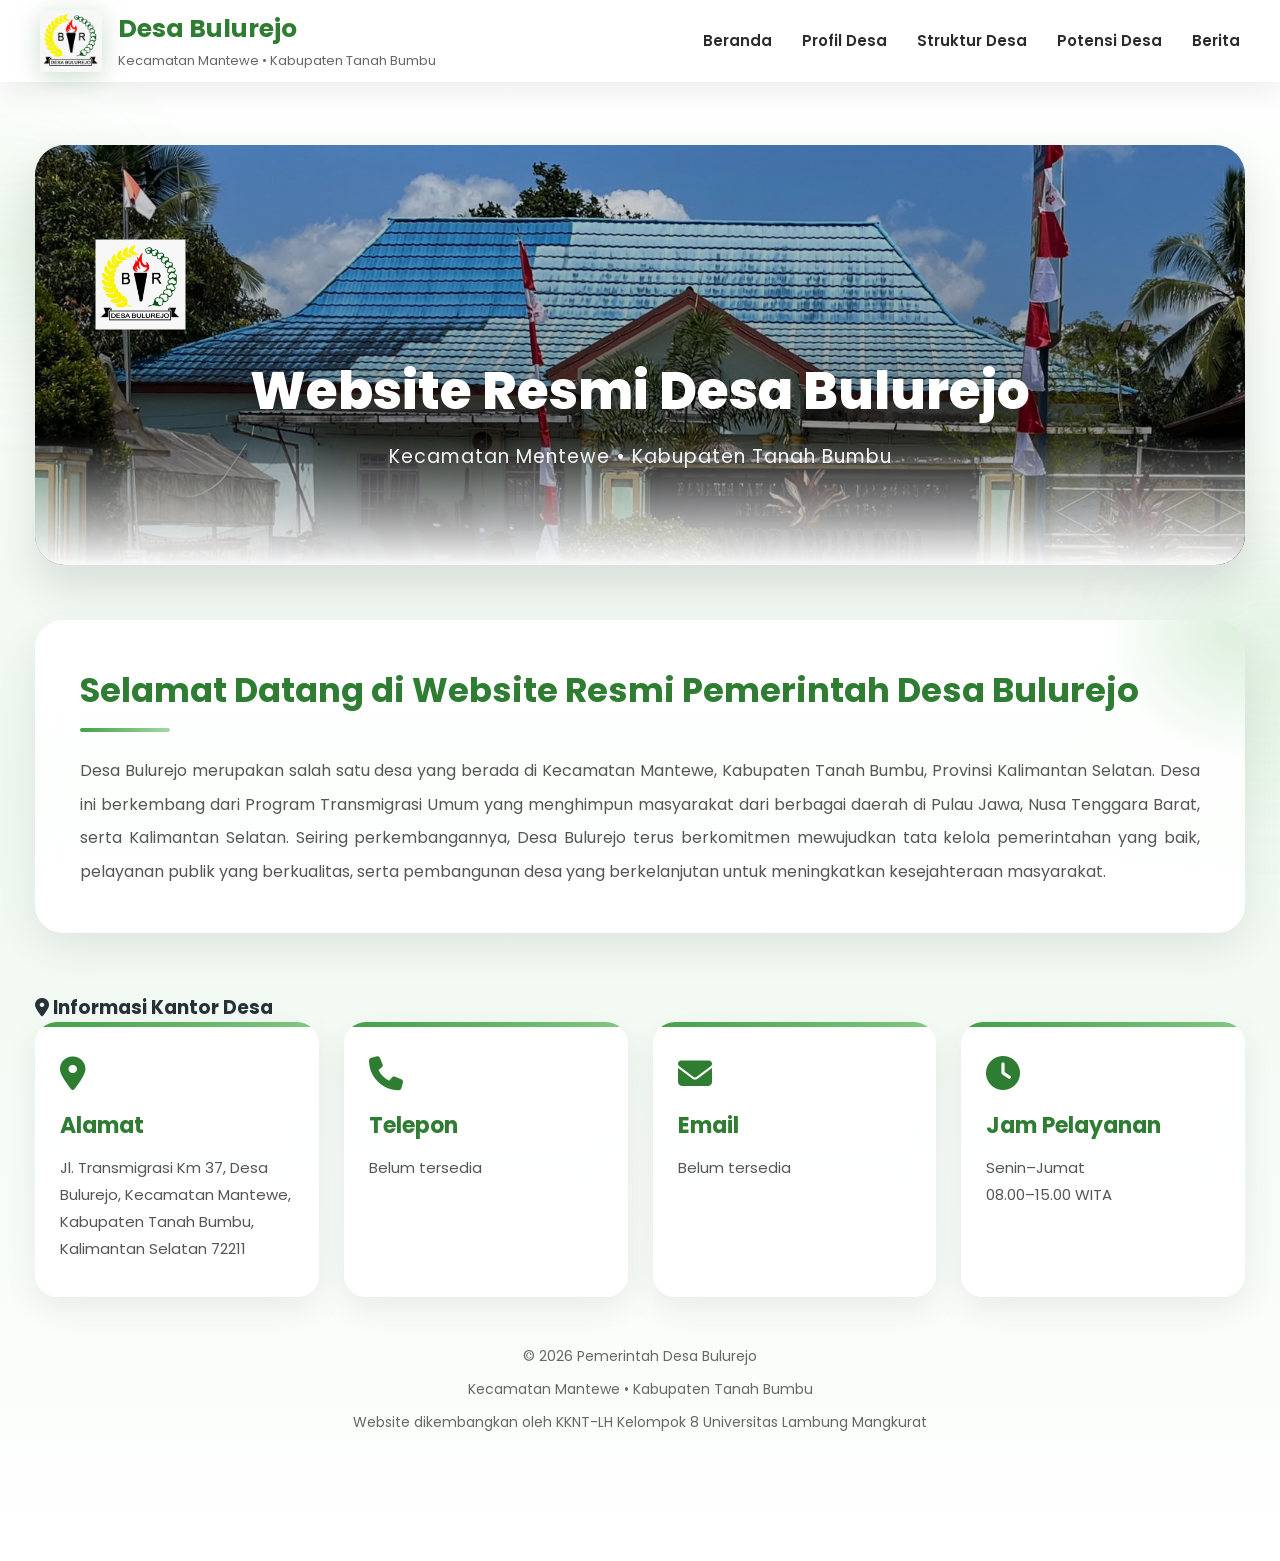
==== commit a0a1f97d: "Update index.html" ====
--- a/index.html
+++ b/index.html
@@ -1717,7 +1717,8 @@
 
 </head>
 <body>
-
+ 
+<div class="progress-bar"></div>
 <div class="leaf left"></div>
 <div class="leaf right"></div>
 <div class="leaf bottom-left"></div>
@@ -2170,6 +2171,15 @@
 });
 
 </script>
-
+ 
+<div class="glow one"></div>
+
+<div class="glow two"></div>
+
+<div class="back-top">
+
+<i class="fas fa-arrow-up"></i>
+
+</div>
 </body>
 </html>
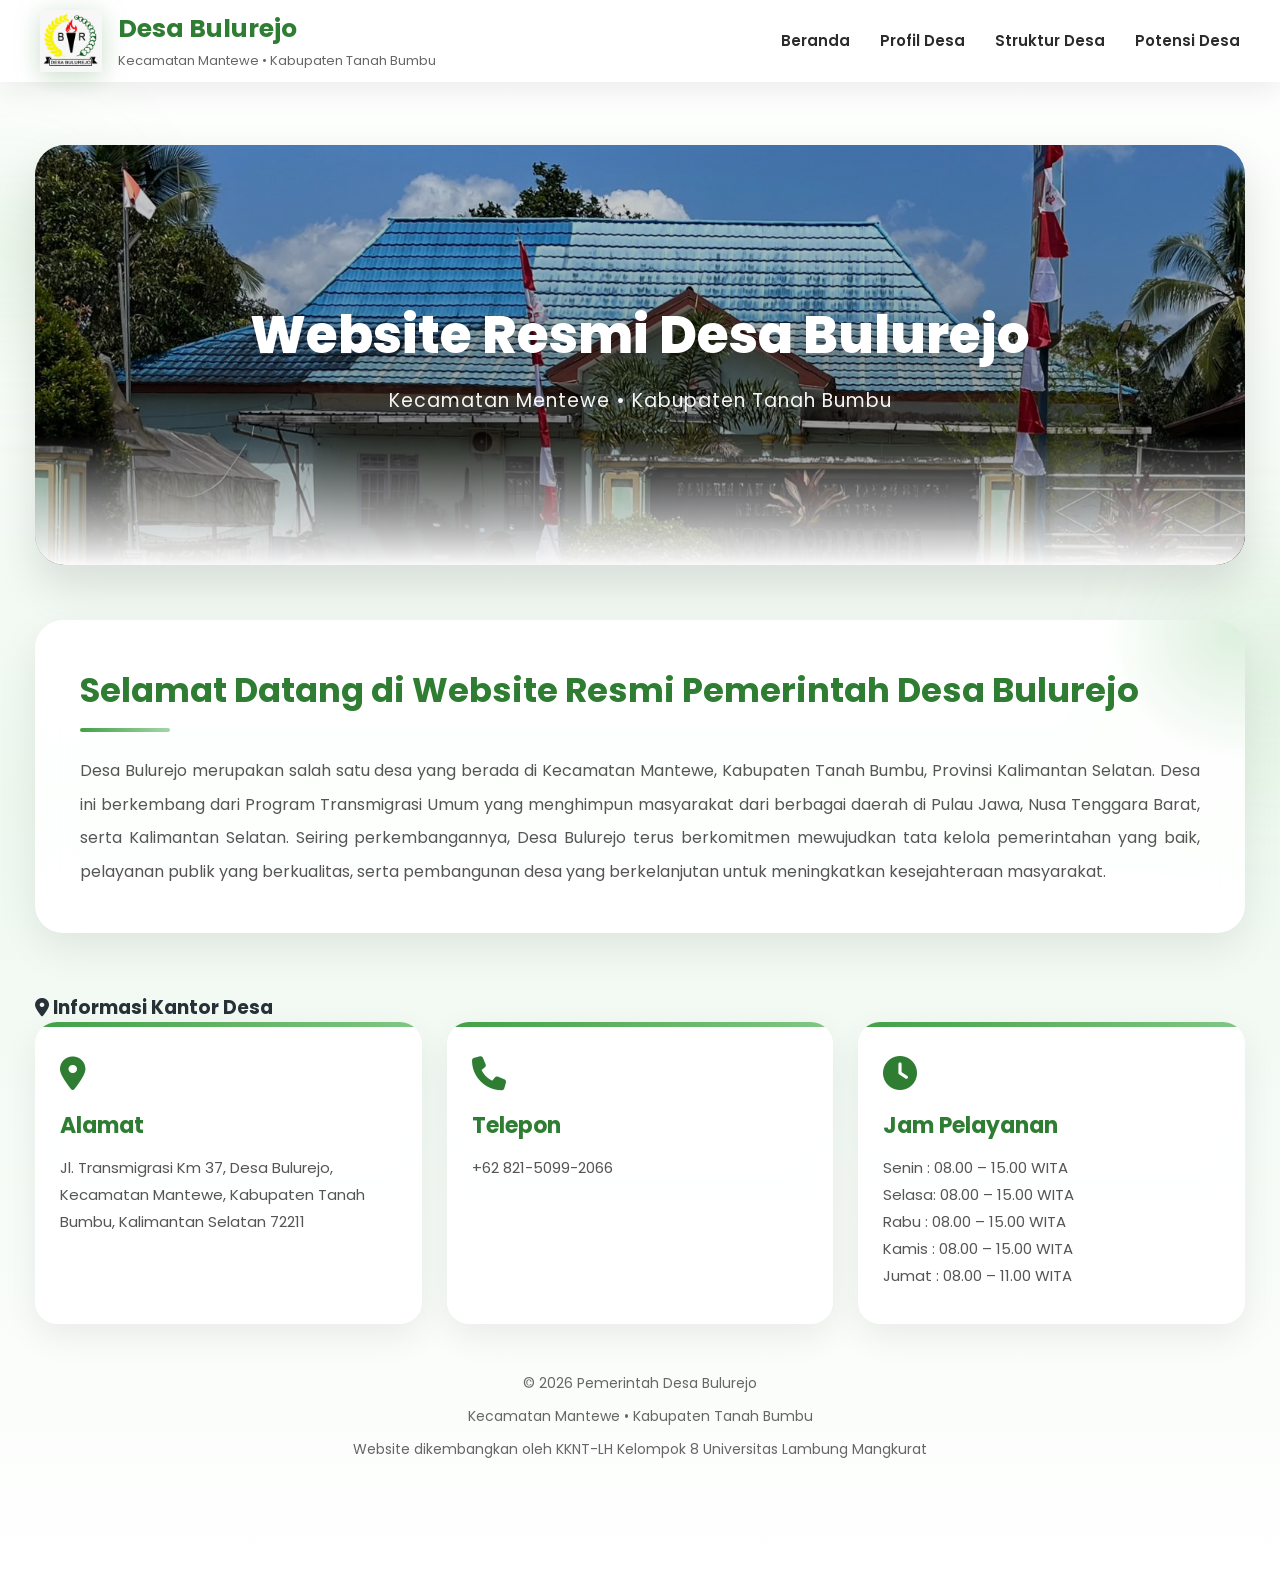
==== commit 7b1a5fdc: "Remove unused links and update service hours Removed 'Berita' link and email section. Updated servic" ====
--- a/index.html
+++ b/index.html
@@ -1750,8 +1750,6 @@
 
 <a href="potensi desa.html">Potensi Desa</a>
 
-<a href="berita.html">Berita</a>
-
 </nav>
 
 <div class="menu-toggle">
@@ -1782,8 +1780,6 @@
 
 <li><a href="potensi desa.html">🌾 Potensi Desa</a></li>
 
-<li><a href="berita.html">📰 Berita</a></li>
-
 </ul>
 
 </div>
@@ -1795,8 +1791,6 @@
 <img src="kantor desa.jpeg" alt="Kantor Desa Bulurejo">
 
 <div class="hero-content">
-
-<img src="logo desa.jpeg" alt="Logo Desa">
 
 <h1>Website Resmi Desa Bulurejo</h1>
 
@@ -1867,29 +1861,22 @@
 
 <h4>Telepon</h4>
 
-<p>Belum tersedia</p>
+<p>+62 821-5099-2066</p>
 
 </div>
 
 <div class="office-card">
 
-<i class="fas fa-envelope"></i>
-
-<h4>Email</h4>
-
-<p>Belum tersedia</p>
-
-</div>
-
-<div class="office-card">
-
 <i class="fas fa-clock"></i>
 
 <h4>Jam Pelayanan</h4>
 
 <p>
-Senin–Jumat<br>
-08.00–15.00 WITA
+Senin : 08.00 – 15.00 WITA<br>
+Selasa: 08.00 – 15.00 WITA<br>
+Rabu : 08.00 – 15.00 WITA<br>
+Kamis : 08.00 – 15.00 WITA<br>
+Jumat : 08.00 – 11.00 WITA
 </p>
 
 </div>
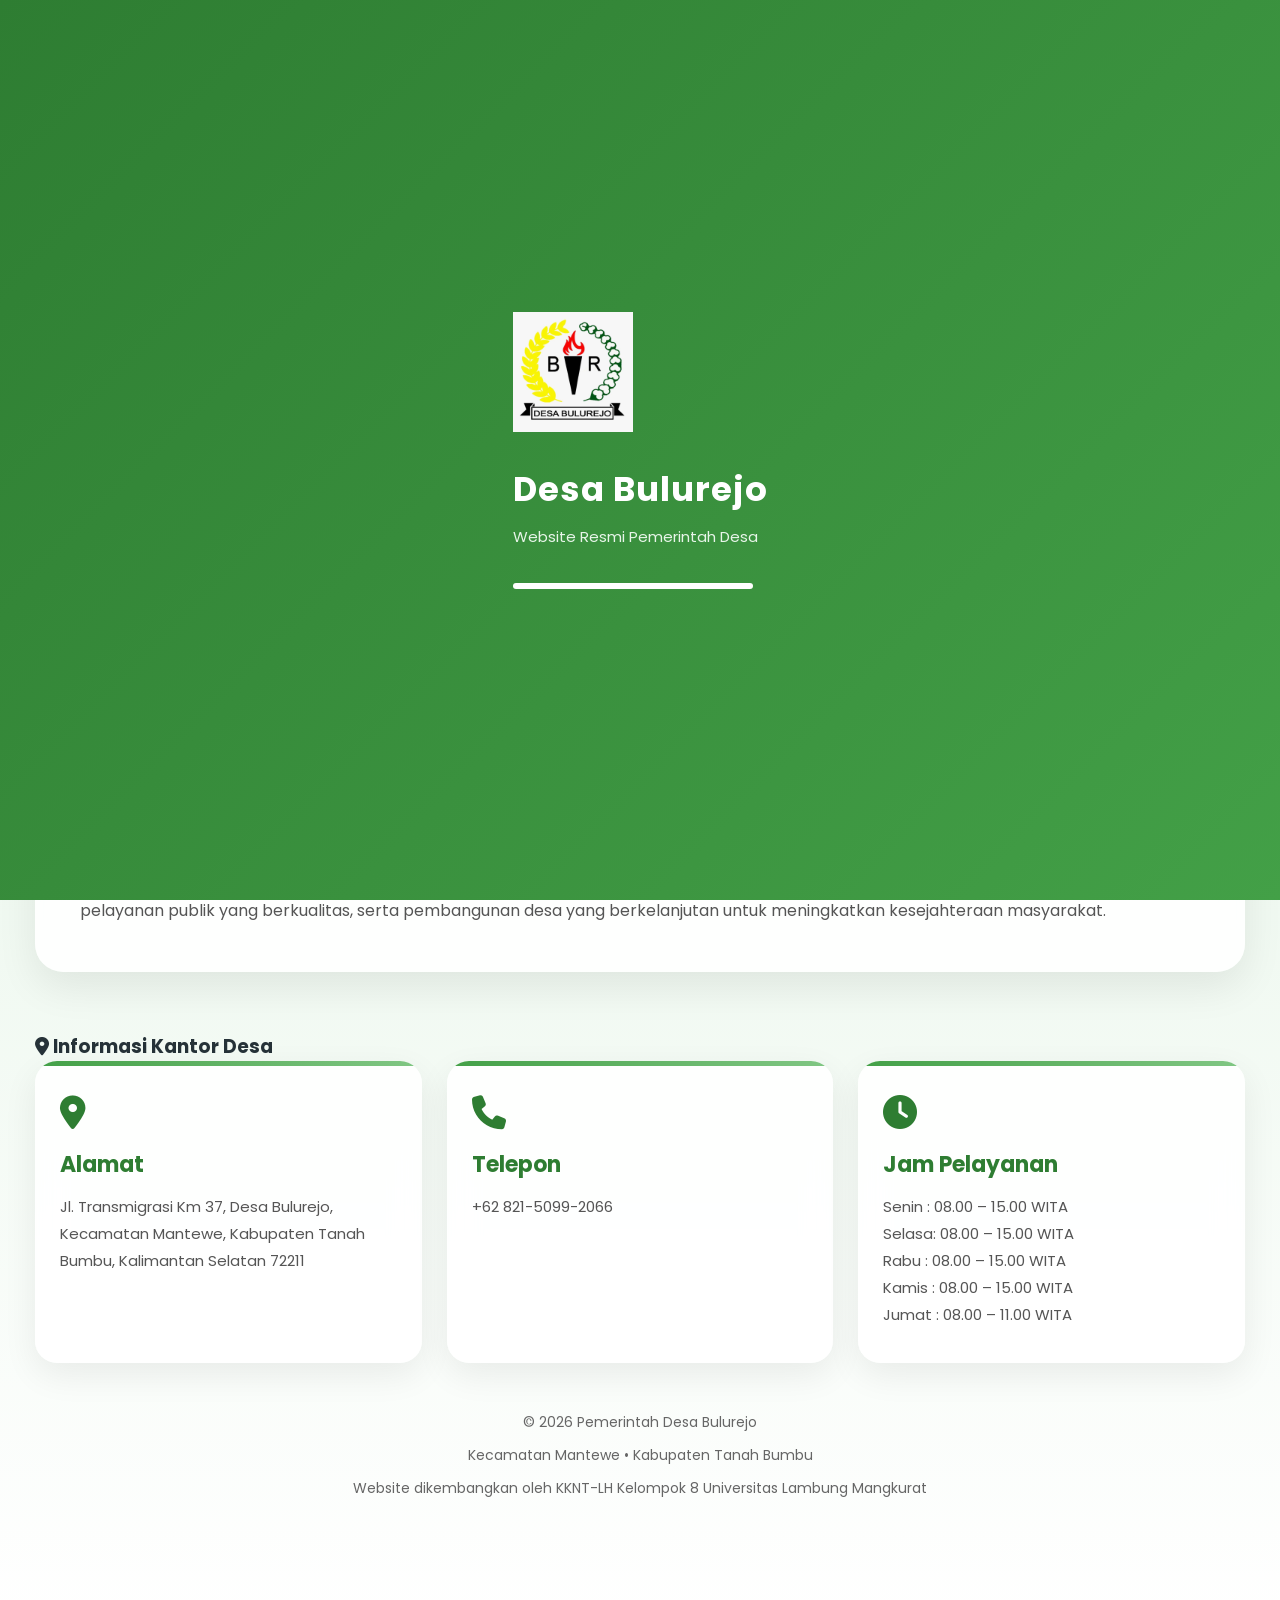
==== commit 11da6476: "Update index.html" ====
--- a/index.html
+++ b/index.html
@@ -1717,47 +1717,50 @@
 
 </head>
 <body>
- 
+
+<!-- ======================================
+     LOADING SCREEN
+====================================== -->
+
+<div id="loader">
+
+    <div class="loader-content">
+
+        <img src="logo desa.jpeg" class="loader-logo" alt="Logo Desa">
+
+        <h2>Desa Bulurejo</h2>
+
+        <p>Website Resmi Pemerintah Desa</p>
+
+        <div class="loading-bar">
+            <span></span>
+        </div>
+
+    </div>
+
+</div>
+
+<!-- PROGRESS SCROLL -->
 <div class="progress-bar"></div>
-<div class="leaf left"></div>
-<div class="leaf right"></div>
-<div class="leaf bottom-left"></div>
-<div class="leaf top-right"></div>
- 
-<header class="header">
-
-<div class="logo">
-
-<img src="logo desa.jpeg" alt="Logo Desa">
-
-<div class="logo-text">
-
-<h2>Desa Bulurejo</h2>
-
-<p>Kecamatan Mantewe • Kabupaten Tanah Bumbu</p>
+
+<nav class="nav-menu">
+
+<a href="index.html">Beranda</a>
+
+<a href="profil desa.html">Profil Desa</a>
+
+<a href="struktur pemerintahan.html">Struktur Desa</a>
+
+<a href="potensi desa.html">Potensi Desa</a>
+
+</nav>
+
+<div class="menu-toggle">
+
+<i class="fas fa-bars"></i>
 
 </div>
 
-</div>
-
-<nav class="nav-menu">
-
-<a href="index.html">Beranda</a>
-
-<a href="profil desa.html">Profil Desa</a>
-
-<a href="struktur pemerintahan.html">Struktur Desa</a>
-
-<a href="potensi desa.html">Potensi Desa</a>
-
-</nav>
-
-<div class="menu-toggle">
-
-<i class="fas fa-bars"></i>
-
-</div>
-
 </header>
 
 <div class="mobile-menu">
@@ -1768,15 +1771,17 @@
 
 <li>
 
-<a href="profil desa.html"
-
-👤 Profil Desa
-
+<a href="profil desa.html">
+    👤 Profil Desa
 </a>
 
 </li>
 
-<li><a href="struktur pemerintahan.html">👥 Struktur Desa/a></li>
+<li>
+    <a href="struktur pemerintahan.html">
+        👥 Struktur Desa
+    </a>
+</li>
 
 <li><a href="potensi desa.html">🌾 Potensi Desa</a></li>
 
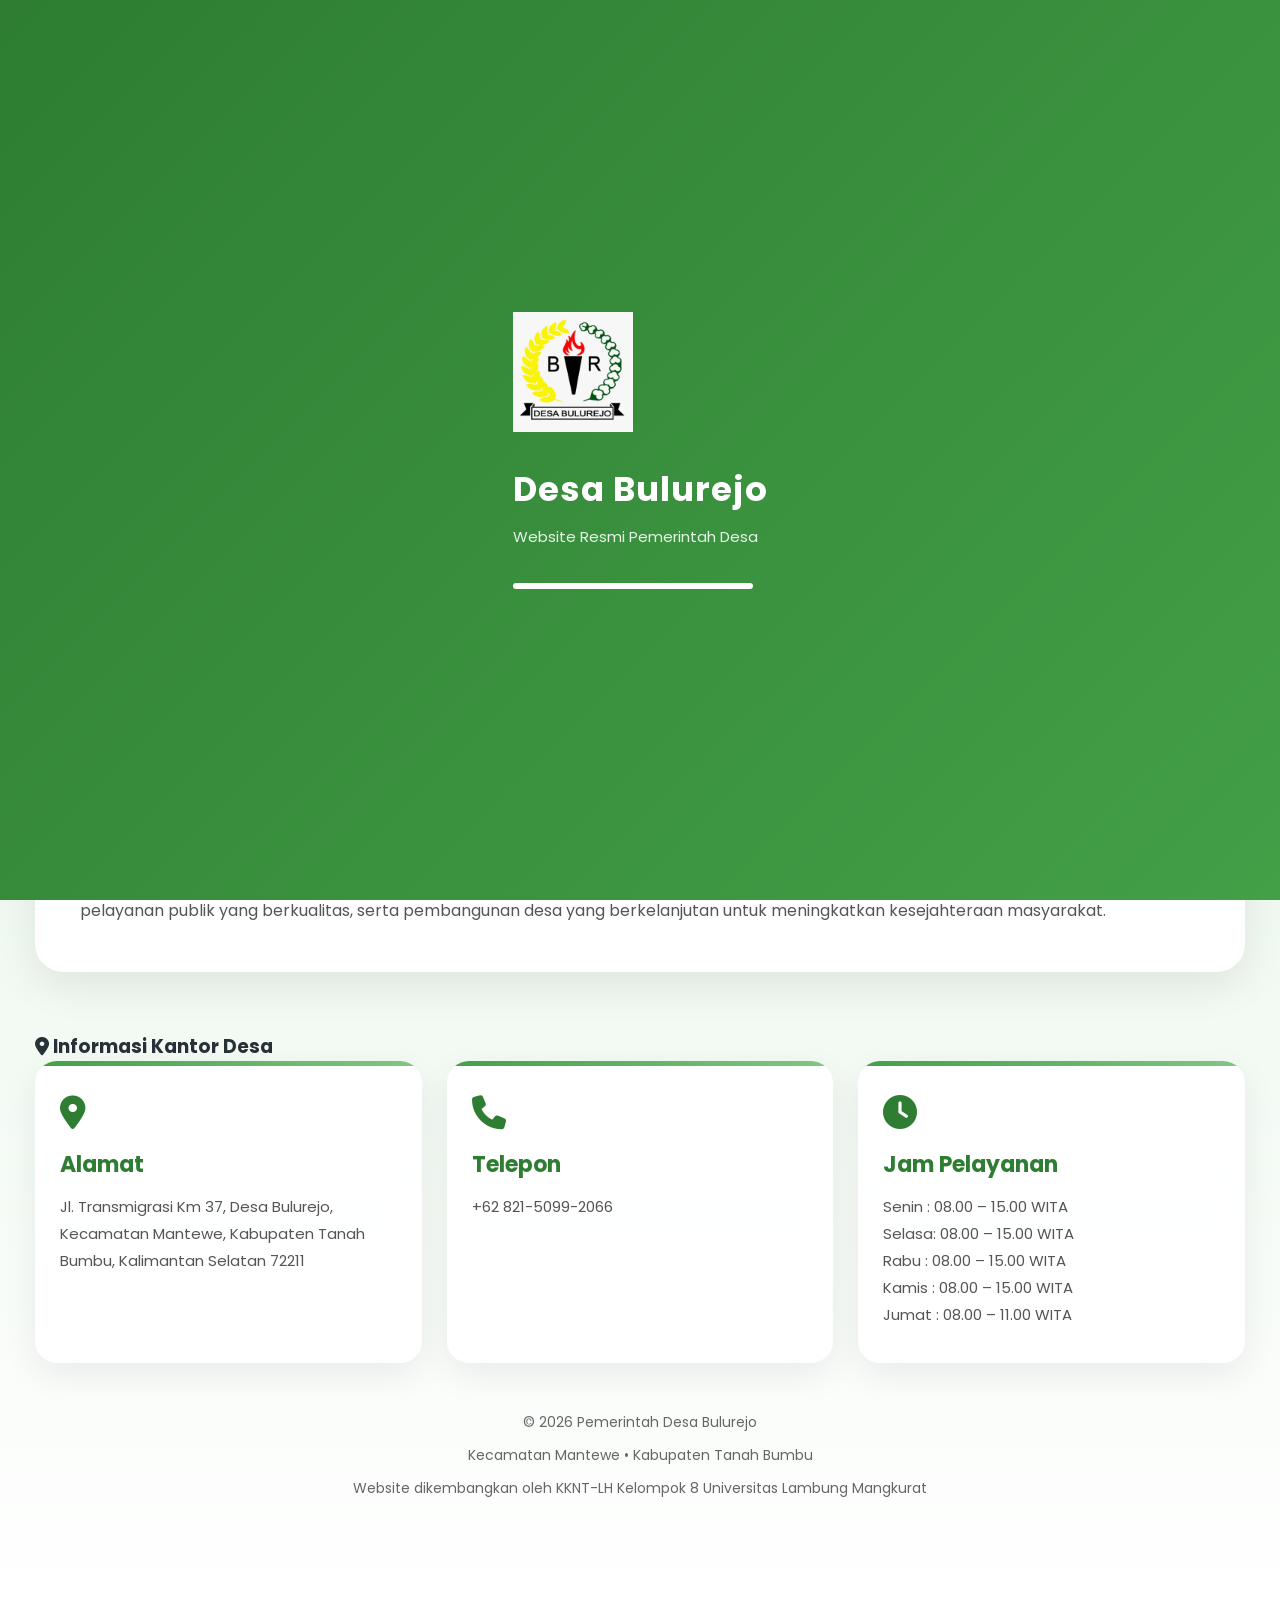
==== commit 8e20d54e: "Update index.html" ====
--- a/index.html
+++ b/index.html
@@ -2161,17 +2161,17 @@
 });
 
 });
-
-</script>
  
+</main>
+
 <div class="glow one"></div>
-
 <div class="glow two"></div>
 
 <div class="back-top">
-
-<i class="fas fa-arrow-up"></i>
-
+    <i class="fas fa-arrow-up"></i>
 </div>
+
+<script>
+
 </body>
 </html>
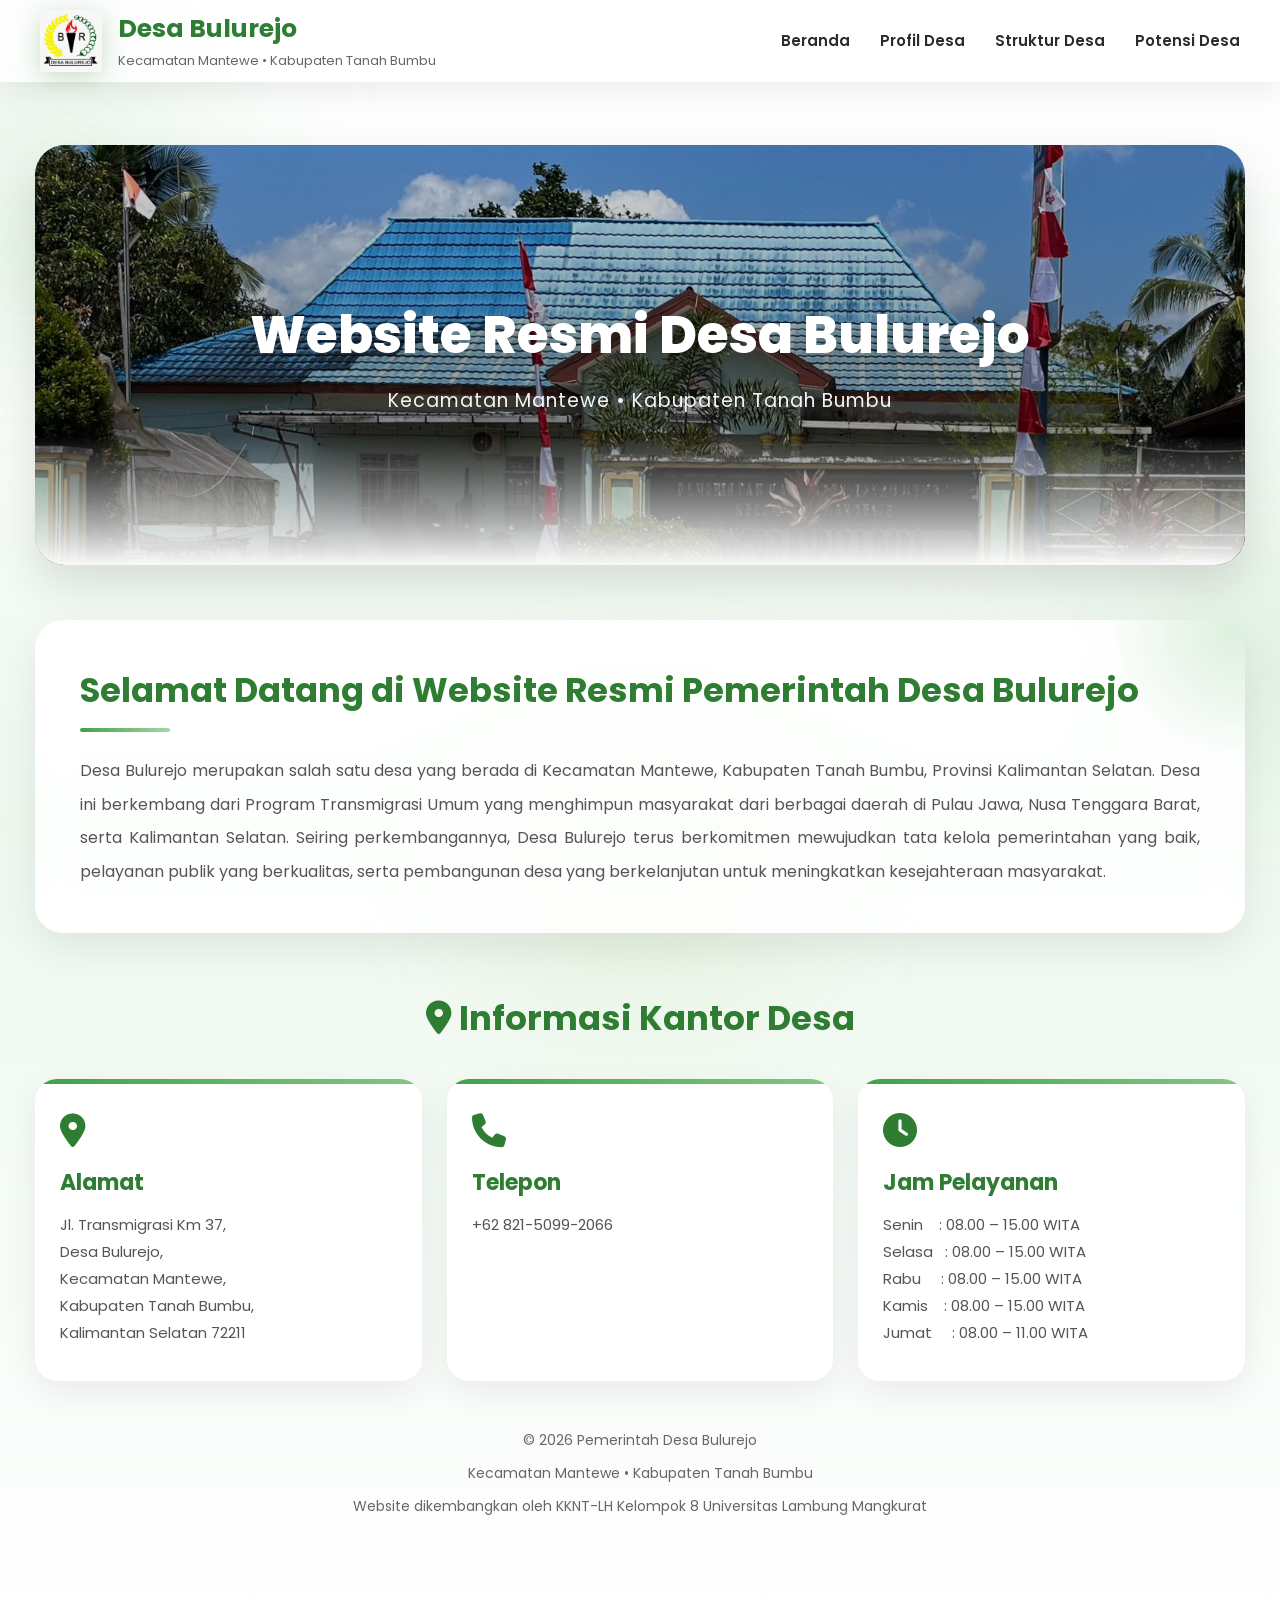
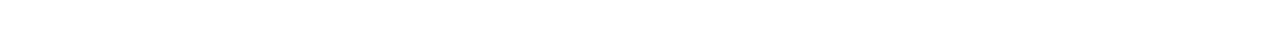
==== commit c366c661: "Update index.html" ====
--- a/index.html
+++ b/index.html
@@ -1726,7 +1726,9 @@
 
     <div class="loader-content">
 
-        <img src="logo desa.jpeg" class="loader-logo" alt="Logo Desa">
+        <img src="logo desa.jpeg"
+             class="loader-logo"
+             alt="Logo Desa">
 
         <h2>Desa Bulurejo</h2>
 
@@ -1740,438 +1742,579 @@
 
 </div>
 
-<!-- PROGRESS SCROLL -->
+
+<!-- ======================================
+     PROGRESS SCROLL
+====================================== -->
+
 <div class="progress-bar"></div>
 
-<nav class="nav-menu">
-
-<a href="index.html">Beranda</a>
-
-<a href="profil desa.html">Profil Desa</a>
-
-<a href="struktur pemerintahan.html">Struktur Desa</a>
-
-<a href="potensi desa.html">Potensi Desa</a>
-
-</nav>
-
-<div class="menu-toggle">
-
-<i class="fas fa-bars"></i>
-
-</div>
-
-</header>
-
-<div class="mobile-menu">
-
-<ul>
-
-<li><a href="index.html">🏠 Beranda</a></li>
-
-<li>
-
-<a href="profil desa.html">
-    👤 Profil Desa
-</a>
-
-</li>
-
-<li>
-    <a href="struktur pemerintahan.html">
-        👥 Struktur Desa
-    </a>
-</li>
-
-<li><a href="potensi desa.html">🌾 Potensi Desa</a></li>
-
-</ul>
-
-</div>
-
-<main class="main">
-
-<section class="hero">
-
-<img src="kantor desa.jpeg" alt="Kantor Desa Bulurejo">
-
-<div class="hero-content">
-
-<h1>Website Resmi Desa Bulurejo</h1>
-
-<p>Kecamatan Mentewe • Kabupaten Tanah Bumbu</p>
-
-</div>
-
-</section>
- <!-- =====================================
-SELAMAT DATANG
+
+<!-- ======================================
+     BACKGROUND ORNAMENT
 ====================================== -->
 
-<section class="welcome">
-
-<h2>
-
-Selamat Datang di Website Resmi
-Pemerintah Desa Bulurejo
-
-</h2>
-
-<p>
-
-Desa Bulurejo merupakan salah satu desa yang berada di Kecamatan Mantewe,
-Kabupaten Tanah Bumbu, Provinsi Kalimantan Selatan. Desa ini berkembang dari
-Program Transmigrasi Umum yang menghimpun masyarakat dari berbagai daerah di
-Pulau Jawa, Nusa Tenggara Barat, serta Kalimantan Selatan. Seiring
-perkembangannya, Desa Bulurejo terus berkomitmen mewujudkan tata kelola
-pemerintahan yang baik, pelayanan publik yang berkualitas, serta pembangunan
-desa yang berkelanjutan untuk meningkatkan kesejahteraan masyarakat.
-
-</p>
-
-</section>
-
-<!-- =====================================
-FOOTER
+<div class="bg-circle one"></div>
+<div class="bg-circle two"></div>
+<div class="bg-circle three"></div>
+
+
+<!-- ======================================
+     FLOATING GLOW
 ====================================== -->
-
-<footer class="footer">
-
-<h3>
-<i class="fas fa-map-marker-alt"></i>
-Informasi Kantor Desa
-</h3>
-
-<div class="office-grid">
-
-<div class="office-card">
-
-<i class="fas fa-location-dot"></i>
-
-<h4>Alamat</h4>
-
-<p>
-Jl. Transmigrasi Km 37,
-Desa Bulurejo,
-Kecamatan Mantewe,
-Kabupaten Tanah Bumbu,
-Kalimantan Selatan 72211
-</p>
-
-</div>
-
-<div class="office-card">
-
-<i class="fas fa-phone"></i>
-
-<h4>Telepon</h4>
-
-<p>+62 821-5099-2066</p>
-
-</div>
-
-<div class="office-card">
-
-<i class="fas fa-clock"></i>
-
-<h4>Jam Pelayanan</h4>
-
-<p>
-Senin : 08.00 – 15.00 WITA<br>
-Selasa: 08.00 – 15.00 WITA<br>
-Rabu : 08.00 – 15.00 WITA<br>
-Kamis : 08.00 – 15.00 WITA<br>
-Jumat : 08.00 – 11.00 WITA
-</p>
-
-</div>
-
-</div>
-
-<div class="copyright">
-
-<p>© 2026 Pemerintah Desa Bulurejo</p>
-
-<p>Kecamatan Mantewe • Kabupaten Tanah Bumbu</p>
-
-<p>Website dikembangkan oleh KKNT-LH Kelompok 8 Universitas Lambung Mangkurat</p>
-
-</div>
-
-</footer>
-
-</main>
-
-<script>
-
-/*==========================================
-LOADING SCREEN
-==========================================*/
-
-window.addEventListener("load",()=>{
-
-const loader=document.getElementById("loader");
-
-setTimeout(()=>{
-
-loader.classList.add("hide");
-
-},2200);
-
-});
-
-
-/*==========================================
-MENU MOBILE
-==========================================*/
-
-const menuToggle=document.querySelector(".menu-toggle");
-
-const mobileMenu=document.querySelector(".mobile-menu");
-
-menuToggle.addEventListener("click",()=>{
-
-mobileMenu.classList.toggle("active");
-
-if(mobileMenu.classList.contains("active")){
-
-menuToggle.innerHTML='<i class="fas fa-times"></i>';
-
-}else{
-
-menuToggle.innerHTML='<i class="fas fa-bars"></i>';
-
-}
-
-});
-
-
-/*==========================================
-HEADER SCROLL
-==========================================*/
-
-const header=document.querySelector(".header");
-
-window.addEventListener("scroll",()=>{
-
-if(window.scrollY>60){
-
-header.classList.add("scrolled");
-
-}else{
-
-header.classList.remove("scrolled");
-
-}
-
-});
-
-
-/*==========================================
-SCROLL PROGRESS
-==========================================*/
-
-const progress=document.querySelector(".progress-bar");
-
-window.addEventListener("scroll",()=>{
-
-const total=document.documentElement.scrollHeight-window.innerHeight;
-
-const progressWidth=(window.pageYOffset/total)*100;
-
-progress.style.width=progressWidth+"%";
-
-});
-
-
-/*==========================================
-BACK TO TOP
-==========================================*/
-
-const backTop=document.querySelector(".back-top");
-
-window.addEventListener("scroll",()=>{
-
-if(window.scrollY>400){
-
-backTop.classList.add("show");
-
-}else{
-
-backTop.classList.remove("show");
-
-}
-
-});
-
-backTop.onclick=()=>{
-
-window.scrollTo({
-
-top:0,
-
-behavior:"smooth"
-
-});
-
-};
-
-
-/*==========================================
-FADE UP
-==========================================*/
-
-const observer=new IntersectionObserver(entries=>{
-
-entries.forEach(entry=>{
-
-if(entry.isIntersecting){
-
-entry.target.classList.add("show");
-
-}
-
-});
-
-},
-
-{
-
-threshold:.15
-
-});
-
-document.querySelectorAll(
-
-"section,.office-card,.welcome,.service-card,.copyright"
-
-).forEach(el=>{
-
-el.classList.add("fade-up");
-
-observer.observe(el);
-
-});
-
-
-/*==========================================
-FLOATING GLOW
-==========================================*/
-
-document.addEventListener("mousemove",(e)=>{
-
-const glow=document.querySelector(".glow.one");
-
-if(glow){
-
-glow.style.left=(e.clientX/25)+"px";
-
-glow.style.top=(e.clientY/25)+"px";
-
-}
-
-});
-
-
-/*==========================================
-IMAGE PARALLAX
-==========================================*/
-
-window.addEventListener("scroll",()=>{
-
-const hero=document.querySelector(".hero img");
-
-if(hero){
-
-hero.style.transform="translateY("+
-
-window.scrollY*0.15+
-
-"px) scale(1.05)";
-
-}
-
-});
-
-
-/*==========================================
-CARD HOVER
-==========================================*/
-
-document.querySelectorAll(
-
-".office-card,.service-card,.welcome"
-
-).forEach(card=>{
-
-card.addEventListener("mouseenter",()=>{
-
-card.style.transform="translateY(-10px)";
-
-});
-
-card.addEventListener("mouseleave",()=>{
-
-card.style.transform="translateY(0px)";
-
-});
-
-});
-
-
-/*==========================================
-MENU CLOSE
-==========================================*/
-
-document.querySelectorAll(".mobile-menu a").forEach(link=>{
-
-link.addEventListener("click",()=>{
-
-mobileMenu.classList.remove("active");
-
-menuToggle.innerHTML='<i class="fas fa-bars"></i>';
-
-});
-
-});
-
-
-/*==========================================
-SMOOTH ANCHOR
-==========================================*/
-
-document.querySelectorAll('a[href^="#"]').forEach(anchor=>{
-
-anchor.addEventListener("click",function(e){
-
-e.preventDefault();
-
-const target=document.querySelector(this.getAttribute("href"));
-
-if(target){
-
-target.scrollIntoView({
-
-behavior:"smooth"
-
-});
-
-}
-
-});
-
-});
- 
-</main>
 
 <div class="glow one"></div>
 <div class="glow two"></div>
 
+
+<!-- ======================================
+     HIASAN DAUN
+====================================== -->
+
+<div class="leaf leaf1">
+    <img src="leaf.png" alt="">
+</div>
+
+<div class="leaf leaf2">
+    <img src="leaf.png" alt="">
+</div>
+
+<div class="leaf leaf3">
+    <img src="leaf.png" alt="">
+</div>
+
+<div class="leaf leaf4">
+    <img src="leaf.png" alt="">
+</div>
+
+
+<!-- ======================================
+     HEADER
+====================================== -->
+
+<header class="header">
+
+    <div class="logo">
+
+        <img src="logo desa.jpeg"
+             alt="Logo Desa">
+
+        <div class="logo-text">
+
+            <h2>Desa Bulurejo</h2>
+
+            <p>
+                Kecamatan Mantewe • Kabupaten Tanah Bumbu
+            </p>
+
+        </div>
+
+    </div>
+
+
+    <!-- MENU DESKTOP -->
+
+    <nav class="nav-menu">
+
+        <a href="index.html">
+            Beranda
+        </a>
+
+        <a href="profil desa.html">
+            Profil Desa
+        </a>
+
+        <a href="struktur pemerintahan.html">
+            Struktur Desa
+        </a>
+
+        <a href="potensi desa.html">
+            Potensi Desa
+        </a>
+
+    </nav>
+
+
+    <!-- MENU MOBILE -->
+
+    <div class="menu-toggle">
+
+        <i class="fas fa-bars"></i>
+
+    </div>
+
+</header>
+
+
+<!-- ======================================
+     MENU MOBILE
+====================================== -->
+
+<div class="mobile-menu">
+
+    <ul>
+
+        <li>
+
+            <a href="index.html">
+                🏠 &nbsp; Beranda
+            </a>
+
+        </li>
+
+
+        <li>
+
+            <a href="profil desa.html">
+                👤 &nbsp; Profil Desa
+            </a>
+
+        </li>
+
+
+        <li>
+
+            <a href="struktur pemerintahan.html">
+                👥 &nbsp; Struktur Desa
+            </a>
+
+        </li>
+
+
+        <li>
+
+            <a href="potensi desa.html">
+                🌾 &nbsp; Potensi Desa
+            </a>
+
+        </li>
+
+    </ul>
+
+</div>
+
+
+<!-- ======================================
+     MAIN
+====================================== -->
+
+<main class="main">
+
+
+    <!-- ==================================
+         HERO
+    ================================== -->
+
+    <section class="hero">
+
+        <img src="kantor desa.jpeg"
+             alt="Kantor Desa Bulurejo">
+
+        <div class="hero-content">
+
+            <h1>
+                Website Resmi Desa Bulurejo
+            </h1>
+
+            <p>
+                Kecamatan Mantewe • Kabupaten Tanah Bumbu
+            </p>
+
+        </div>
+
+    </section>
+
+
+    <!-- ==================================
+         SELAMAT DATANG
+    ================================== -->
+
+    <section class="welcome">
+
+        <h2>
+
+            Selamat Datang di Website Resmi
+            Pemerintah Desa Bulurejo
+
+        </h2>
+
+        <p>
+
+            Desa Bulurejo merupakan salah satu desa yang berada
+            di Kecamatan Mantewe, Kabupaten Tanah Bumbu,
+            Provinsi Kalimantan Selatan. Desa ini berkembang
+            dari Program Transmigrasi Umum yang menghimpun
+            masyarakat dari berbagai daerah di Pulau Jawa,
+            Nusa Tenggara Barat, serta Kalimantan Selatan.
+            Seiring perkembangannya, Desa Bulurejo terus
+            berkomitmen mewujudkan tata kelola pemerintahan
+            yang baik, pelayanan publik yang berkualitas,
+            serta pembangunan desa yang berkelanjutan untuk
+            meningkatkan kesejahteraan masyarakat.
+
+        </p>
+
+    </section>
+
+
+    <!-- ==================================
+         INFORMASI KANTOR DESA
+    ================================== -->
+
+    <footer class="footer">
+
+        <div class="footer-title">
+
+            <h2>
+
+                <i class="fas fa-map-marker-alt"></i>
+
+                Informasi Kantor Desa
+
+            </h2>
+
+        </div>
+
+
+        <div class="office-grid">
+
+
+            <!-- ALAMAT -->
+
+            <div class="office-card">
+
+                <i class="fas fa-location-dot"></i>
+
+                <h4>
+                    Alamat
+                </h4>
+
+                <p>
+
+                    Jl. Transmigrasi Km 37,<br>
+                    Desa Bulurejo,<br>
+                    Kecamatan Mantewe,<br>
+                    Kabupaten Tanah Bumbu,<br>
+                    Kalimantan Selatan 72211
+
+                </p>
+
+            </div>
+
+
+            <!-- TELEPON -->
+
+            <div class="office-card">
+
+                <i class="fas fa-phone"></i>
+
+                <h4>
+                    Telepon
+                </h4>
+
+                <p>
+                    +62 821-5099-2066
+                </p>
+
+            </div>
+
+
+            <!-- JAM PELAYANAN -->
+
+            <div class="office-card">
+
+                <i class="fas fa-clock"></i>
+
+                <h4>
+                    Jam Pelayanan
+                </h4>
+
+                <p>
+
+                    Senin &nbsp;&nbsp; : 08.00 – 15.00 WITA<br>
+                    Selasa &nbsp; : 08.00 – 15.00 WITA<br>
+                    Rabu &nbsp;&nbsp;&nbsp; : 08.00 – 15.00 WITA<br>
+                    Kamis &nbsp;&nbsp; : 08.00 – 15.00 WITA<br>
+                    Jumat &nbsp;&nbsp;&nbsp; : 08.00 – 11.00 WITA
+
+                </p>
+
+            </div>
+
+
+        </div>
+
+
+        <!-- COPYRIGHT -->
+
+        <div class="copyright">
+
+            <p>
+                © 2026 Pemerintah Desa Bulurejo
+            </p>
+
+            <p>
+                Kecamatan Mantewe • Kabupaten Tanah Bumbu
+            </p>
+
+            <p>
+                Website dikembangkan oleh KKNT-LH Kelompok 8
+                Universitas Lambung Mangkurat
+            </p>
+
+        </div>
+
+    </footer>
+
+
+</main>
+
+
+<!-- ======================================
+     BACK TO TOP
+====================================== -->
+
 <div class="back-top">
+
     <i class="fas fa-arrow-up"></i>
+
 </div>
 
+
+<!-- ======================================
+     JAVASCRIPT
+====================================== -->
+
 <script>
 
+/* ==========================================
+   LOADING SCREEN
+========================================== */
+
+window.addEventListener("load", function(){
+
+    const loader =
+        document.getElementById("loader");
+
+    setTimeout(function(){
+
+        loader.classList.add("hide");
+
+    }, 2200);
+
+});
+
+
+/* ==========================================
+   MENU MOBILE
+========================================== */
+
+const menuToggle =
+    document.querySelector(".menu-toggle");
+
+const mobileMenu =
+    document.querySelector(".mobile-menu");
+
+
+menuToggle.addEventListener("click", function(){
+
+    mobileMenu.classList.toggle("active");
+
+
+    if(mobileMenu.classList.contains("active")){
+
+        menuToggle.innerHTML =
+            '<i class="fas fa-times"></i>';
+
+    }else{
+
+        menuToggle.innerHTML =
+            '<i class="fas fa-bars"></i>';
+
+    }
+
+});
+
+
+/* ==========================================
+   HEADER SCROLL
+========================================== */
+
+const header =
+    document.querySelector(".header");
+
+
+window.addEventListener("scroll", function(){
+
+    if(window.scrollY > 60){
+
+        header.classList.add("scrolled");
+
+    }else{
+
+        header.classList.remove("scrolled");
+
+    }
+
+});
+
+
+/* ==========================================
+   SCROLL PROGRESS
+========================================== */
+
+const progress =
+    document.querySelector(".progress-bar");
+
+
+window.addEventListener("scroll", function(){
+
+    const total =
+        document.documentElement.scrollHeight -
+        window.innerHeight;
+
+    if(total <= 0){
+
+        progress.style.width = "0%";
+
+        return;
+
+    }
+
+    const progressWidth =
+        (window.pageYOffset / total) * 100;
+
+    progress.style.width =
+        progressWidth + "%";
+
+});
+
+
+/* ==========================================
+   BACK TO TOP
+========================================== */
+
+const backTop =
+    document.querySelector(".back-top");
+
+
+window.addEventListener("scroll", function(){
+
+    if(window.scrollY > 400){
+
+        backTop.classList.add("show");
+
+    }else{
+
+        backTop.classList.remove("show");
+
+    }
+
+});
+
+
+backTop.addEventListener("click", function(){
+
+    window.scrollTo({
+
+        top:0,
+
+        behavior:"smooth"
+
+    });
+
+});
+
+
+/* ==========================================
+   FADE UP
+========================================== */
+
+const observer =
+    new IntersectionObserver(
+
+        function(entries){
+
+            entries.forEach(function(entry){
+
+                if(entry.isIntersecting){
+
+                    entry.target.classList.add("show");
+
+                }
+
+            });
+
+        },
+
+        {
+            threshold:0.15
+        }
+
+    );
+
+
+document.querySelectorAll(
+    ".welcome, .office-card"
+).forEach(function(element){
+
+    element.classList.add("fade-up");
+
+    observer.observe(element);
+
+});
+
+
+/* ==========================================
+   FLOATING GLOW
+========================================== */
+
+document.addEventListener(
+    "mousemove",
+    function(e){
+
+        const glow =
+            document.querySelector(".glow.one");
+
+        if(glow){
+
+            glow.style.left =
+                (e.clientX / 25) + "px";
+
+            glow.style.top =
+                (e.clientY / 25) + "px";
+
+        }
+
+    }
+);
+
+
+/* ==========================================
+   MENU CLOSE
+========================================== */
+
+document.querySelectorAll(
+    ".mobile-menu a"
+).forEach(function(link){
+
+    link.addEventListener(
+        "click",
+        function(){
+
+            mobileMenu.classList.remove("active");
+
+            menuToggle.innerHTML =
+                '<i class="fas fa-bars"></i>';
+
+        }
+    );
+
+});
+
+
+</script>
+
 </body>
+
 </html>
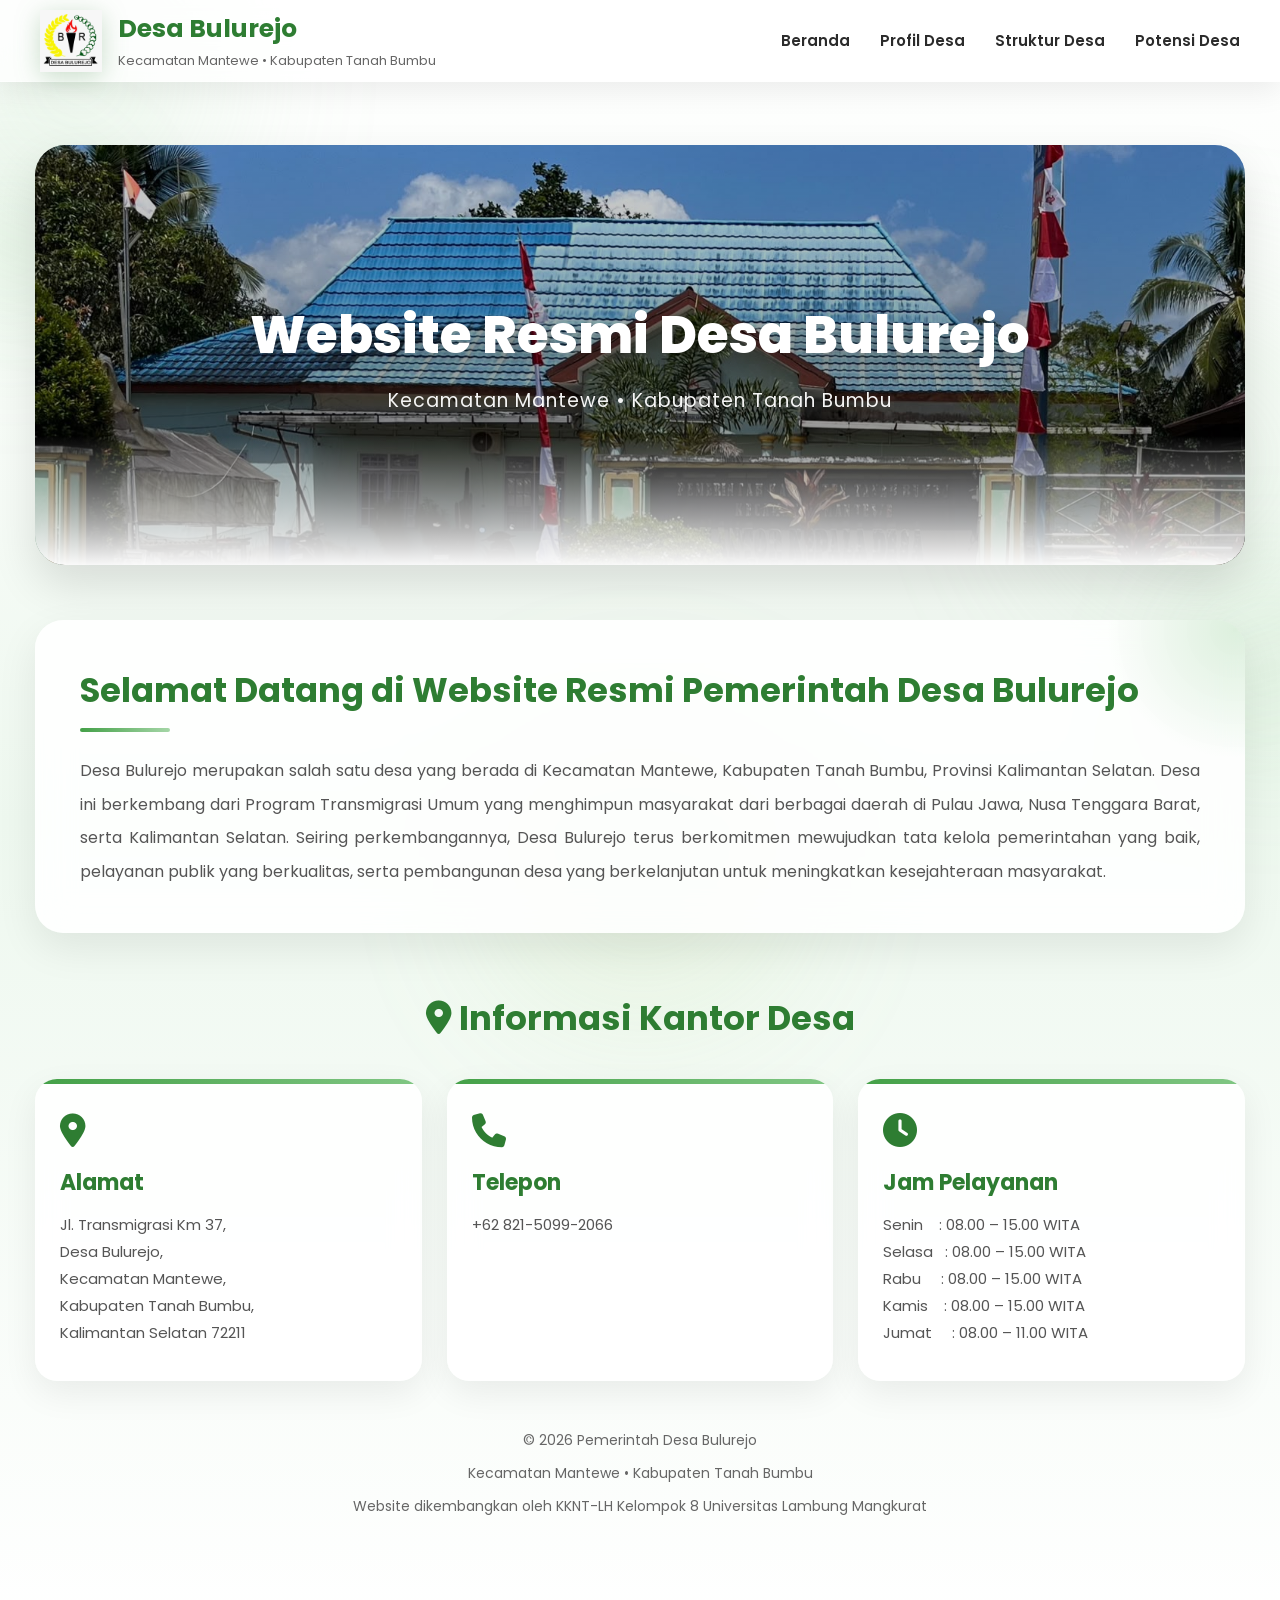
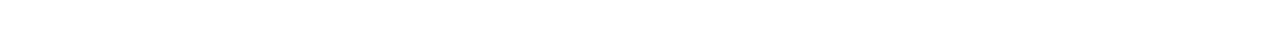
==== commit 6e90f969: "Update index.html" ====
--- a/index.html
+++ b/index.html
@@ -28,412 +28,310 @@
 <style>
 
 *{
-margin:0;
-padding:0;
-box-sizing:border-box;
-font-family:'Poppins',sans-serif;
-scroll-behavior:smooth;
+    margin:0;
+    padding:0;
+    box-sizing:border-box;
+    font-family:'Poppins',sans-serif;
+    scroll-behavior:smooth;
 }
 
 :root{
 
---primary:#2E7D32;
---primary2:#43A047;
---primary3:#81C784;
-
---secondary:#E8F5E9;
-
---accent:#D4AF37;
-
---white:#ffffff;
-
---dark:#263238;
-
---text:#616161;
-
---border:#E5E7EB;
-
---shadow:
-0 15px 40px rgba(0,0,0,.08);
+    --primary:#2E7D32;
+    --primary2:#43A047;
+    --primary3:#81C784;
+
+    --secondary:#E8F5E9;
+
+    --accent:#D4AF37;
+
+    --white:#ffffff;
+
+    --dark:#263238;
+
+    --text:#616161;
+
+    --border:#E5E7EB;
+
+    --shadow:0 15px 40px rgba(0,0,0,.08);
 
 }
 
 body{
 
-background:
-linear-gradient(
-180deg,
-#ffffff 0%,
-#f8fcf8 25%,
-#eef8ef 50%,
-#ffffff 100%);
-
-color:var(--dark);
-
-overflow-x:hidden;
-
-position:relative;
-
-}
-
-/*==========================
+    background:
+    linear-gradient(
+        180deg,
+        #ffffff 0%,
+        #f8fcf8 25%,
+        #eef8ef 50%,
+        #ffffff 100%
+    );
+
+    color:var(--dark);
+
+    overflow-x:hidden;
+
+    position:relative;
+
+}
+
+
+/*==================================================
 SCROLL BAR
-==========================*/
+==================================================*/
 
 ::-webkit-scrollbar{
 
-width:10px;
+    width:10px;
 
 }
 
 ::-webkit-scrollbar-thumb{
 
-background:var(--primary);
-
-border-radius:20px;
+    background:var(--primary);
+
+    border-radius:20px;
 
 }
 
 ::-webkit-scrollbar-track{
 
-background:#edf7ed;
-
-}
-
-/*==========================
-LOADING SCREEN
-==========================*/
-
-#loader{
-
-position:fixed;
-
-top:0;
-
-left:0;
-
-width:100%;
-
-height:100%;
-
-background:linear-gradient(135deg,#2E7D32,#43A047);
-
-display:flex;
-
-justify-content:center;
-
-align-items:center;
-
-flex-direction:column;
-
-z-index:999999;
-
-transition:1s;
-
-}
-
-#loader img{
-
-width:120px;
-
-animation:logoZoom 2s infinite alternate;
-
-}
-
-#loader h2{
-
-color:white;
-
-margin-top:25px;
-
-font-size:34px;
-
-font-weight:700;
-
-letter-spacing:1px;
-
-}
-
-#loader p{
-
-color:#E8F5E9;
-
-margin-top:10px;
-
-font-size:15px;
-
-}
-
-.loading-bar{
-
-margin-top:35px;
-
-width:240px;
-
-height:6px;
-
-background:rgba(255,255,255,.25);
-
-border-radius:20px;
-
-overflow:hidden;
-
-}
-
-.loading-bar span{
-
-display:block;
-
-height:100%;
-
-width:0;
-
-background:white;
-
-animation:loading 2.5s linear forwards;
-
-}
-
-/*==========================
+    background:#edf7ed;
+
+}
+
+
+/*==================================================
 PROGRESS BAR
-==========================*/
+==================================================*/
 
 .progress-bar{
 
-position:fixed;
-
-top:0;
-
-left:0;
-
-height:4px;
-
-width:0;
-
-background:linear-gradient(to right,#66BB6A,#2E7D32);
-
-z-index:999999;
-
-}
-
-/*==========================
+    position:fixed;
+
+    top:0;
+    left:0;
+
+    height:4px;
+
+    width:0;
+
+    background:linear-gradient(
+        to right,
+        #66BB6A,
+        #2E7D32
+    );
+
+    z-index:999999;
+
+}
+
+
+/*==================================================
 BACKGROUND ORNAMENT
-==========================*/
+==================================================*/
 
 .bg-circle{
 
-position:fixed;
-
-border-radius:50%;
-
-filter:blur(90px);
-
-opacity:.20;
-
-pointer-events:none;
-
-z-index:-3;
+    position:fixed;
+
+    border-radius:50%;
+
+    filter:blur(90px);
+
+    opacity:.20;
+
+    pointer-events:none;
+
+    z-index:-3;
 
 }
 
 .bg-circle.one{
 
-width:280px;
-
-height:280px;
-
-background:#A5D6A7;
-
-top:-60px;
-
-left:-60px;
+    width:280px;
+
+    height:280px;
+
+    background:#A5D6A7;
+
+    top:-60px;
+
+    left:-60px;
 
 }
 
 .bg-circle.two{
 
-width:320px;
-
-height:320px;
-
-background:#C8E6C9;
-
-right:-80px;
-
-top:300px;
+    width:320px;
+
+    height:320px;
+
+    background:#C8E6C9;
+
+    right:-80px;
+
+    top:300px;
 
 }
 
 .bg-circle.three{
 
-width:260px;
-
-height:260px;
-
-background:#AED581;
-
-left:40%;
-
-bottom:-100px;
-
-}
-
-/*==========================
+    width:260px;
+
+    height:260px;
+
+    background:#AED581;
+
+    left:40%;
+
+    bottom:-100px;
+
+}
+
+
+/*==================================================
 FLOATING LEAF
-==========================*/
+==================================================*/
 
 .leaf{
 
-position:fixed;
-
-width:170px;
-
-opacity:.08;
-
-pointer-events:none;
-
-z-index:-2;
-
-animation:floating 8s ease-in-out infinite;
+    position:fixed;
+
+    width:170px;
+
+    opacity:.08;
+
+    pointer-events:none;
+
+    z-index:-2;
+
+    animation:leafMove 12s ease-in-out infinite;
+
+}
+
+.leaf img{
+
+    width:100%;
+
+    height:auto;
+
+    display:block;
 
 }
 
 .leaf1{
 
-top:80px;
-
-left:-40px;
-
-transform:rotate(15deg);
+    top:80px;
+
+    left:-40px;
+
+    transform:rotate(15deg);
 
 }
 
 .leaf2{
 
-right:-50px;
-
-top:250px;
-
-transform:rotate(210deg);
+    right:-50px;
+
+    top:250px;
+
+    transform:rotate(210deg);
 
 }
 
 .leaf3{
 
-left:-70px;
-
-bottom:120px;
-
-transform:rotate(40deg);
+    left:-70px;
+
+    bottom:120px;
+
+    transform:rotate(40deg);
 
 }
 
 .leaf4{
 
-right:-70px;
-
-bottom:40px;
-
-transform:rotate(190deg);
-
-}
-
-/*==========================
-ANIMATION
-==========================*/
-
-@keyframes floating{
-
-0%{
-
-transform:translateY(0px);
-
-}
-
-50%{
-
-transform:translateY(-20px);
-
-}
-
-100%{
-
-transform:translateY(0px);
-
-}
-
-}
-
-@keyframes loading{
-
-100%{
-
-width:100%;
-
-}
-
-}
-
-@keyframes logoZoom{
-
-0%{
-
-transform:scale(1);
-
-}
-
-100%{
-
-transform:scale(1.08);
-
-}
-
-}
-/*==================================================
-HEADER PREMIUM
+    right:-70px;
+
+    bottom:40px;
+
+    transform:rotate(190deg);
+
+}
+
+@keyframes leafMove{
+
+    0%{
+
+        transform:translateY(0px) rotate(0deg);
+
+    }
+
+    50%{
+
+        transform:translateY(-18px) rotate(8deg);
+
+    }
+
+    100%{
+
+        transform:translateY(0px) rotate(0deg);
+
+    }
+
+}
+
+
+/*==================================================
+HEADER
 ==================================================*/
 
 .header{
 
-position:fixed;
-
-top:0;
-left:0;
-
-width:100%;
-height:82px;
-
-display:flex;
-justify-content:space-between;
-align-items:center;
-
-padding:0 40px;
-
-background:rgba(255,255,255,.78);
-
-backdrop-filter:blur(18px);
-
--webkit-backdrop-filter:blur(18px);
-
-border-bottom:1px solid rgba(255,255,255,.45);
-
-box-shadow:0 8px 30px rgba(0,0,0,.08);
-
-transition:.4s;
-
-z-index:9999;
+    position:fixed;
+
+    top:0;
+    left:0;
+
+    width:100%;
+    height:82px;
+
+    display:flex;
+
+    justify-content:space-between;
+
+    align-items:center;
+
+    padding:0 40px;
+
+    background:rgba(255,255,255,.78);
+
+    backdrop-filter:blur(18px);
+
+    -webkit-backdrop-filter:blur(18px);
+
+    border-bottom:1px solid rgba(255,255,255,.45);
+
+    box-shadow:0 8px 30px rgba(0,0,0,.08);
+
+    transition:.4s;
+
+    z-index:9999;
 
 }
 
 .header.scrolled{
 
-height:74px;
-
-background:rgba(255,255,255,.92);
-
-box-shadow:0 12px 35px rgba(0,0,0,.12);
-
-}
+    height:74px;
+
+    background:rgba(255,255,255,.92);
+
+    box-shadow:0 12px 35px rgba(0,0,0,.12);
+
+}
+
 
 /*==================================================
 LOGO
@@ -441,53 +339,56 @@
 
 .logo{
 
-display:flex;
-
-align-items:center;
-
-gap:16px;
+    display:flex;
+
+    align-items:center;
+
+    gap:16px;
 
 }
 
 .logo img{
 
-width:62px;
-
-height:62px;
-
-object-fit:contain;
-
-transition:.5s;
-
-filter:drop-shadow(0 5px 12px rgba(46,125,50,.25));
+    width:62px;
+
+    height:62px;
+
+    object-fit:contain;
+
+    transition:.5s;
+
+    filter:drop-shadow(
+        0 5px 12px rgba(46,125,50,.25)
+    );
 
 }
 
 .logo:hover img{
 
-transform:rotate(-8deg) scale(1.08);
+    transform:rotate(-8deg) scale(1.08);
 
 }
 
 .logo-text h2{
 
-font-size:25px;
-
-font-weight:700;
-
-color:var(--primary);
+    font-size:25px;
+
+    font-weight:700;
+
+    color:var(--primary);
 
 }
 
 .logo-text p{
 
-font-size:13px;
-
-color:#666;
-
-margin-top:3px;
-
-}
+    font-size:13px;
+
+    color:#666;
+
+    margin-top:3px;
+
+}
+
 
 /*==================================================
 MENU DESKTOP
@@ -495,67 +396,73 @@
 
 .nav-menu{
 
-display:flex;
-
-align-items:center;
-
-gap:30px;
+    display:flex;
+
+    align-items:center;
+
+    gap:30px;
 
 }
 
 .nav-menu a{
 
-position:relative;
-
-text-decoration:none;
-
-font-size:15px;
-
-font-weight:600;
-
-color:#2b2b2b;
-
-padding:8px 0;
-
-transition:.35s;
+    position:relative;
+
+    text-decoration:none;
+
+    font-size:15px;
+
+    font-weight:600;
+
+    color:#2b2b2b;
+
+    padding:8px 0;
+
+    transition:.35s;
 
 }
 
 .nav-menu a:hover{
 
-color:var(--primary);
+    color:var(--primary);
 
 }
 
 .nav-menu a::after{
 
-content:"";
-
-position:absolute;
-
-left:50%;
-
-bottom:-2px;
-
-width:0;
-
-height:3px;
-
-border-radius:20px;
-
-background:linear-gradient(90deg,#66BB6A,#2E7D32);
-
-transition:.35s;
-
-transform:translateX(-50%);
+    content:"";
+
+    position:absolute;
+
+    left:50%;
+
+    bottom:-2px;
+
+    width:0;
+
+    height:3px;
+
+    border-radius:20px;
+
+    background:
+    linear-gradient(
+        90deg,
+        #66BB6A,
+        #2E7D32
+    );
+
+    transition:.35s;
+
+    transform:translateX(-50%);
 
 }
 
 .nav-menu a:hover::after{
 
-width:100%;
-
-}
+    width:100%;
+
+}
+
 
 /*==================================================
 HAMBURGER
@@ -563,23 +470,24 @@
 
 .menu-toggle{
 
-display:none;
-
-font-size:30px;
-
-cursor:pointer;
-
-color:var(--primary);
-
-transition:.3s;
+    display:none;
+
+    font-size:30px;
+
+    cursor:pointer;
+
+    color:var(--primary);
+
+    transition:.3s;
 
 }
 
 .menu-toggle:hover{
 
-transform:rotate(90deg);
-
-}
+    transform:rotate(90deg);
+
+}
+
 
 /*==================================================
 MENU MOBILE
@@ -587,79 +495,85 @@
 
 .mobile-menu{
 
-position:fixed;
-
-top:82px;
-
-right:-100%;
-
-width:320px;
-
-height:calc(100vh - 82px);
-
-background:rgba(255,255,255,.96);
-
-backdrop-filter:blur(18px);
-
-padding:25px;
-
-overflow-y:auto;
-
-transition:.45s;
-
-box-shadow:-10px 0 35px rgba(0,0,0,.12);
-
-z-index:9998;
+    position:fixed;
+
+    top:82px;
+
+    right:-100%;
+
+    width:320px;
+
+    height:calc(100vh - 82px);
+
+    background:rgba(255,255,255,.96);
+
+    backdrop-filter:blur(18px);
+
+    padding:25px;
+
+    overflow-y:auto;
+
+    transition:.45s;
+
+    box-shadow:-10px 0 35px rgba(0,0,0,.12);
+
+    z-index:9998;
 
 }
 
 .mobile-menu.active{
 
-right:0;
+    right:0;
 
 }
 
 .mobile-menu ul{
 
-list-style:none;
+    list-style:none;
 
 }
 
 .mobile-menu li{
 
-margin-bottom:10px;
+    margin-bottom:10px;
 
 }
 
 .mobile-menu a{
 
-display:flex;
-
-align-items:center;
-
-padding:14px 18px;
-
-border-radius:14px;
-
-text-decoration:none;
-
-font-weight:600;
-
-color:#444;
-
-transition:.35s;
+    display:flex;
+
+    align-items:center;
+
+    padding:14px 18px;
+
+    border-radius:14px;
+
+    text-decoration:none;
+
+    font-weight:600;
+
+    color:#444;
+
+    transition:.35s;
 
 }
 
 .mobile-menu a:hover{
 
-background:linear-gradient(135deg,#43A047,#2E7D32);
-
-color:white;
-
-padding-left:24px;
-
-}
+    background:
+    linear-gradient(
+        135deg,
+        #43A047,
+        #2E7D32
+    );
+
+    color:white;
+
+    padding-left:24px;
+
+}
+
 
 /*==================================================
 MAIN
@@ -667,17 +581,18 @@
 
 .main{
 
-max-width:1450px;
-
-margin:110px auto 50px;
-
-padding:35px;
-
-position:relative;
-
-z-index:2;
-
-}
+    max-width:1450px;
+
+    margin:110px auto 50px;
+
+    padding:35px;
+
+    position:relative;
+
+    z-index:2;
+
+}
+
 
 /*==================================================
 SECTION
@@ -685,9 +600,10 @@
 
 section{
 
-margin-bottom:55px;
-
-}
+    margin-bottom:55px;
+
+}
+
 
 /*==================================================
 HERO
@@ -695,354 +611,286 @@
 
 .hero{
 
-position:relative;
-
-overflow:hidden;
-
-border-radius:30px;
-
-box-shadow:0 20px 45px rgba(0,0,0,.12);
+    position:relative;
+
+    overflow:hidden;
+
+    border-radius:30px;
+
+    box-shadow:0 20px 45px rgba(0,0,0,.12);
 
 }
 
 .hero img{
 
-width:100%;
-
-height:420px;
-
-display:block;
-
-object-fit:cover;
-
-transition:8s;
+    width:100%;
+
+    height:420px;
+
+    display:block;
+
+    object-fit:cover;
+
+    transition:8s;
 
 }
 
 .hero:hover img{
 
-transform:scale(1.08);
+    transform:scale(1.08);
 
 }
 
 .hero::before{
 
-content:"";
-
-position:absolute;
-
-top:0;
-
-left:0;
-
-width:100%;
-
-height:100%;
-
-background:linear-gradient(
-
-to bottom,
-
-rgba(0,0,0,.18),
-
-rgba(0,0,0,.48)
-
-);
-
-z-index:1;
+    content:"";
+
+    position:absolute;
+
+    top:0;
+
+    left:0;
+
+    width:100%;
+
+    height:100%;
+
+    background:
+    linear-gradient(
+        to bottom,
+        rgba(0,0,0,.18),
+        rgba(0,0,0,.48)
+    );
+
+    z-index:1;
 
 }
 
 .hero::after{
 
-content:"";
-
-position:absolute;
-
-bottom:-1px;
-
-left:0;
-
-width:100%;
-
-height:130px;
-
-background:linear-gradient(
-
-to top,
-
-rgba(255,255,255,.98),
-
-transparent
-
-);
-
-z-index:2;
+    content:"";
+
+    position:absolute;
+
+    bottom:-1px;
+
+    left:0;
+
+    width:100%;
+
+    height:130px;
+
+    background:
+    linear-gradient(
+        to top,
+        rgba(255,255,255,.98),
+        transparent
+    );
+
+    z-index:2;
 
 }
 
 .hero-content{
 
-position:absolute;
-
-top:50%;
-
-left:50%;
-
-transform:translate(-50%,-50%);
-
-text-align:center;
-
-width:90%;
-
-color:white;
-
-z-index:3;
-
-animation:heroFade 1.5s;
-
-}
-
-.hero-content img{
-
-width:90px;
-
-height:90px;
-
-object-fit:contain;
-
-margin-bottom:22px;
-
-filter:drop-shadow(0 8px 20px rgba(0,0,0,.3));
+    position:absolute;
+
+    top:50%;
+
+    left:50%;
+
+    transform:translate(-50%,-50%);
+
+    text-align:center;
+
+    width:90%;
+
+    color:white;
+
+    z-index:3;
+
+    animation:heroFade 1.5s;
 
 }
 
 .hero-content h1{
 
-font-size:52px;
-
-font-weight:800;
-
-text-shadow:0 8px 25px rgba(0,0,0,.35);
-
-margin-bottom:12px;
+    font-size:52px;
+
+    font-weight:800;
+
+    text-shadow:0 8px 25px rgba(0,0,0,.35);
+
+    margin-bottom:12px;
 
 }
 
 .hero-content p{
 
-font-size:19px;
-
-letter-spacing:1px;
-
-opacity:.95;
+    font-size:19px;
+
+    letter-spacing:1px;
+
+    opacity:.95;
 
 }
 
 @keyframes heroFade{
 
-from{
-
-opacity:0;
-
-transform:translate(-50%,-40%);
-
-}
-
-to{
-
-opacity:1;
-
-transform:translate(-50%,-50%);
-
-}
-
-}
+    from{
+
+        opacity:0;
+
+        transform:translate(-50%,-40%);
+
+    }
+
+    to{
+
+        opacity:1;
+
+        transform:translate(-50%,-50%);
+
+    }
+
+}
+
+
 /*==================================================
 WELCOME SECTION
 ==================================================*/
 
 .welcome{
 
-position:relative;
-
-background:rgba(255,255,255,.88);
-
-backdrop-filter:blur(18px);
-
-padding:45px;
-
-border-radius:28px;
-
-overflow:hidden;
-
-box-shadow:
-0 15px 40px rgba(0,0,0,.08);
-
-transition:.45s;
+    position:relative;
+
+    background:rgba(255,255,255,.88);
+
+    backdrop-filter:blur(18px);
+
+    padding:45px;
+
+    border-radius:28px;
+
+    overflow:hidden;
+
+    box-shadow:
+    0 15px 40px rgba(0,0,0,.08);
+
+    transition:.45s;
 
 }
 
 .welcome:hover{
 
-transform:translateY(-6px);
-
-box-shadow:
-0 25px 55px rgba(46,125,50,.15);
+    transform:translateY(-6px);
+
+    box-shadow:
+    0 25px 55px rgba(46,125,50,.15);
 
 }
 
 .welcome::before{
 
-content:"";
-
-position:absolute;
-
-width:260px;
-
-height:260px;
-
-background:radial-gradient(circle,
-rgba(76,175,80,.18),
-transparent 70%);
-
-top:-120px;
-
-right:-120px;
-
-border-radius:50%;
+    content:"";
+
+    position:absolute;
+
+    width:260px;
+
+    height:260px;
+
+    background:
+    radial-gradient(
+        circle,
+        rgba(76,175,80,.18),
+        transparent 70%
+    );
+
+    top:-120px;
+
+    right:-120px;
+
+    border-radius:50%;
 
 }
 
 .welcome::after{
 
-content:"";
-
-position:absolute;
-
-background:url("leaf.png") no-repeat center;
-
-background-size:contain;
-
-width:180px;
-
-height:180px;
-
-bottom:-45px;
-
-left:-45px;
-
-opacity:.06;
-
-transform:rotate(25deg);
-
-pointer-events:none;
+    content:"";
+
+    position:absolute;
+
+    background:url("leaf.png")
+    no-repeat center;
+
+    background-size:contain;
+
+    width:180px;
+
+    height:180px;
+
+    bottom:-45px;
+
+    left:-45px;
+
+    opacity:.06;
+
+    transform:rotate(25deg);
+
+    pointer-events:none;
 
 }
 
 .welcome h2{
 
-font-size:34px;
-
-color:var(--primary);
-
-margin-bottom:22px;
-
-font-weight:700;
-
-position:relative;
+    font-size:34px;
+
+    color:var(--primary);
+
+    margin-bottom:22px;
+
+    font-weight:700;
+
+    position:relative;
 
 }
 
 .welcome h2::after{
 
-content:"";
-
-display:block;
-
-width:90px;
-
-height:4px;
-
-margin-top:12px;
-
-border-radius:30px;
-
-background:linear-gradient(to right,#43A047,#A5D6A7);
+    content:"";
+
+    display:block;
+
+    width:90px;
+
+    height:4px;
+
+    margin-top:12px;
+
+    border-radius:30px;
+
+    background:
+    linear-gradient(
+        to right,
+        #43A047,
+        #A5D6A7
+    );
 
 }
 
 .welcome p{
 
-font-size:16px;
-
-line-height:2.1;
-
-text-align:justify;
-
-color:#555;
-
-}
-
-/*==================================================
-CARD PREMIUM
-==================================================*/
-
-.card{
-
-position:relative;
-
-background:rgba(255,255,255,.90);
-
-backdrop-filter:blur(15px);
-
-border-radius:24px;
-
-padding:35px;
-
-box-shadow:
-
-0 10px 35px rgba(0,0,0,.07);
-
-transition:.4s;
-
-overflow:hidden;
-
-}
-
-.card::before{
-
-content:"";
-
-position:absolute;
-
-left:0;
-
-top:0;
-
-width:5px;
-
-height:100%;
-
-background:linear-gradient(
-
-to bottom,
-
-#43A047,
-
-#A5D6A7);
-
-}
-
-.card:hover{
-
-transform:translateY(-8px);
-
-box-shadow:
-
-0 20px 45px rgba(46,125,50,.16);
-
-}
+    font-size:16px;
+
+    line-height:2.1;
+
+    text-align:justify;
+
+    color:#555;
+
+}
+
 
 /*==================================================
 INFORMASI KANTOR
@@ -1050,138 +898,136 @@
 
 .footer{
 
-margin-top:60px;
-
-background:transparent;
-
-padding:0;
-
-box-shadow:none;
+    margin-top:60px;
+
+    background:transparent;
+
+    padding:0;
+
+    box-shadow:none;
 
 }
 
 .footer-title{
 
-text-align:center;
-
-margin-bottom:35px;
+    text-align:center;
+
+    margin-bottom:35px;
 
 }
 
 .footer-title h2{
 
-font-size:34px;
-
-color:var(--primary);
-
-margin-bottom:10px;
+    font-size:34px;
+
+    color:var(--primary);
+
+    margin-bottom:10px;
 
 }
 
 .footer-title p{
 
-color:#777;
-
-font-size:16px;
+    color:#777;
+
+    font-size:16px;
 
 }
 
 .office-grid{
 
-display:grid;
-
-grid-template-columns:
-repeat(auto-fit,minmax(240px,1fr));
-
-gap:25px;
+    display:grid;
+
+    grid-template-columns:
+    repeat(auto-fit,minmax(240px,1fr));
+
+    gap:25px;
 
 }
 
 .office-card{
 
-position:relative;
-
-background:rgba(255,255,255,.90);
-
-backdrop-filter:blur(15px);
-
-padding:35px 25px;
-
-border-radius:22px;
-
-overflow:hidden;
-
-box-shadow:
-
-0 12px 35px rgba(0,0,0,.07);
-
-transition:.4s;
+    position:relative;
+
+    background:rgba(255,255,255,.90);
+
+    backdrop-filter:blur(15px);
+
+    padding:35px 25px;
+
+    border-radius:22px;
+
+    overflow:hidden;
+
+    box-shadow:
+    0 12px 35px rgba(0,0,0,.07);
+
+    transition:.4s;
 
 }
 
 .office-card::before{
 
-content:"";
-
-position:absolute;
-
-top:0;
-
-left:0;
-
-width:100%;
-
-height:5px;
-
-background:linear-gradient(
-
-90deg,
-
-#43A047,
-
-#81C784);
+    content:"";
+
+    position:absolute;
+
+    top:0;
+
+    left:0;
+
+    width:100%;
+
+    height:5px;
+
+    background:
+    linear-gradient(
+        90deg,
+        #43A047,
+        #81C784
+    );
 
 }
 
 .office-card:hover{
 
-transform:translateY(-10px);
-
-box-shadow:
-
-0 22px 50px rgba(46,125,50,.18);
+    transform:translateY(-10px);
+
+    box-shadow:
+    0 22px 50px rgba(46,125,50,.18);
 
 }
 
 .office-card i{
 
-font-size:34px;
-
-color:var(--primary);
-
-margin-bottom:18px;
+    font-size:34px;
+
+    color:var(--primary);
+
+    margin-bottom:18px;
 
 }
 
 .office-card h4{
 
-font-size:22px;
-
-margin-bottom:12px;
-
-color:var(--primary);
+    font-size:22px;
+
+    margin-bottom:12px;
+
+    color:var(--primary);
 
 }
 
 .office-card p{
 
-font-size:15px;
-
-line-height:1.8;
-
-color:#555;
-
-}
+    font-size:15px;
+
+    line-height:1.8;
+
+    color:#555;
+
+}
+
 
 /*==================================================
 COPYRIGHT
@@ -1189,138 +1035,49 @@
 
 .copyright{
 
-margin-top:45px;
-
-text-align:center;
-
-line-height:2;
-
-color:#666;
-
-font-size:14px;
-
-padding-bottom:35px;
+    margin-top:45px;
+
+    text-align:center;
+
+    line-height:2;
+
+    color:#666;
+
+    font-size:14px;
+
+    padding-bottom:35px;
 
 }
 
 .copyright p{
 
-margin:5px 0;
-
-}
-
-/*==================================================
-EFEK SCROLL
-==================================================*/
-
-.reveal{
-
-opacity:0;
-
-transform:translateY(60px);
-
-transition:1s;
-
-}
-
-.reveal.active{
-
-opacity:1;
-
-transform:translateY(0);
-
-}
-
-/*==================================================
-EFEK FOTO
-==================================================*/
-
-img{
-
-transition:.5s;
-
-}
-
-img:hover{
-
-transform:scale(1.02);
-
-}
-
-/*==================================================
-ORNAMEN TAMBAHAN
-==================================================*/
-
-.decoration-left{
-
-position:absolute;
-
-left:-70px;
-
-top:50%;
-
-width:220px;
-
-opacity:.05;
-
-pointer-events:none;
-
-}
-
-.decoration-right{
-
-position:absolute;
-
-right:-70px;
-
-bottom:10%;
-
-width:220px;
-
-opacity:.05;
-
-pointer-events:none;
-
-}
-/*==================================================
-PRELOADER
-==================================================*/
-
-#loader.hide{
-
-opacity:0;
-
-visibility:hidden;
-
-}
-
-.loader-logo{
-
-animation:logoFloat 2s ease-in-out infinite;
-
-}
-
-@keyframes logoFloat{
-
-0%{
-
-transform:translateY(0px);
-
-}
-
-50%{
-
-transform:translateY(-12px);
-
-}
-
-100%{
-
-transform:translateY(0px);
-
-}
-
-}
+    margin:5px 0;
+
+}
+
+
+/*==================================================
+FADE UP
+==================================================*/
+
+.fade-up{
+
+    opacity:0;
+
+    transform:translateY(60px);
+
+    transition:1s;
+
+}
+
+.fade-up.show{
+
+    opacity:1;
+
+    transform:translateY(0);
+
+}
+
 
 /*==================================================
 BACK TO TOP
@@ -1328,57 +1085,64 @@
 
 .back-top{
 
-position:fixed;
-
-right:28px;
-
-bottom:28px;
-
-width:58px;
-
-height:58px;
-
-border-radius:50%;
-
-background:linear-gradient(135deg,#43A047,#2E7D32);
-
-color:white;
-
-display:flex;
-
-justify-content:center;
-
-align-items:center;
-
-font-size:22px;
-
-cursor:pointer;
-
-box-shadow:0 12px 35px rgba(46,125,50,.30);
-
-opacity:0;
-
-visibility:hidden;
-
-transition:.4s;
-
-z-index:999;
+    position:fixed;
+
+    right:28px;
+
+    bottom:28px;
+
+    width:58px;
+
+    height:58px;
+
+    border-radius:50%;
+
+    background:
+    linear-gradient(
+        135deg,
+        #43A047,
+        #2E7D32
+    );
+
+    color:white;
+
+    display:flex;
+
+    justify-content:center;
+
+    align-items:center;
+
+    font-size:22px;
+
+    cursor:pointer;
+
+    box-shadow:
+    0 12px 35px rgba(46,125,50,.30);
+
+    opacity:0;
+
+    visibility:hidden;
+
+    transition:.4s;
+
+    z-index:999;
 
 }
 
 .back-top:hover{
 
-transform:translateY(-6px) rotate(360deg);
+    transform:translateY(-6px) rotate(360deg);
 
 }
 
 .back-top.show{
 
-opacity:1;
-
-visibility:visible;
-
-}
+    opacity:1;
+
+    visibility:visible;
+
+}
+
 
 /*==================================================
 FLOATING GLOW
@@ -1386,156 +1150,66 @@
 
 .glow{
 
-position:fixed;
-
-width:260px;
-
-height:260px;
-
-border-radius:50%;
-
-background:radial-gradient(circle,
-rgba(76,175,80,.18),
-transparent 70%);
-
-filter:blur(60px);
-
-pointer-events:none;
-
-z-index:-5;
-
-animation:glowMove 12s linear infinite alternate;
+    position:fixed;
+
+    width:260px;
+
+    height:260px;
+
+    border-radius:50%;
+
+    background:
+    radial-gradient(
+        circle,
+        rgba(76,175,80,.18),
+        transparent 70%
+    );
+
+    filter:blur(60px);
+
+    pointer-events:none;
+
+    z-index:-5;
+
+    animation:
+    glowMove 12s linear infinite alternate;
 
 }
 
 .glow.one{
 
-left:-120px;
-
-top:120px;
+    left:-120px;
+
+    top:120px;
 
 }
 
 .glow.two{
 
-right:-120px;
-
-bottom:100px;
-
-animation-delay:4s;
+    right:-120px;
+
+    bottom:100px;
+
+    animation-delay:4s;
 
 }
 
 @keyframes glowMove{
 
-0%{
-
-transform:translateY(0px);
-
-}
-
-100%{
-
-transform:translateY(-80px);
-
-}
-
-}
-
-/*==================================================
-FLOATING LEAF
-==================================================*/
-
-.leaf{
-
-animation:leafMove 12s ease-in-out infinite;
-
-}
-
-@keyframes leafMove{
-
-0%{
-
-transform:translateY(0px) rotate(0deg);
-
-}
-
-50%{
-
-transform:translateY(-18px) rotate(8deg);
-
-}
-
-100%{
-
-transform:translateY(0px) rotate(0deg);
-
-}
-
-}
-
-/*==================================================
-CARD HOVER
-==================================================*/
-
-.office-card,
-.welcome,
-.service-card{
-
-transition:.45s;
-
-}
-
-.office-card:hover,
-.welcome:hover,
-.service-card:hover{
-
-transform:translateY(-10px);
-
-box-shadow:
-
-0 22px 50px rgba(46,125,50,.18);
-
-}
-
-/*==================================================
-IMAGE EFFECT
-==================================================*/
-
-.hero img,
-.office-card img{
-
-transition:1.2s;
-
-}
-
-.hero:hover img{
-
-transform:scale(1.08);
-
-}
-
-/*==================================================
-FADE ANIMATION
-==================================================*/
-
-.fade-up{
-
-opacity:0;
-
-transform:translateY(60px);
-
-transition:1s;
-
-}
-
-.fade-up.show{
-
-opacity:1;
-
-transform:translateY(0);
-
-}
+    0%{
+
+        transform:translateY(0px);
+
+    }
+
+    100%{
+
+        transform:translateY(-80px);
+
+    }
+
+}
+
 
 /*==================================================
 RESPONSIVE TABLET
@@ -1543,37 +1217,50 @@
 
 @media(max-width:992px){
 
-.header{
-
-padding:0 22px;
-
-}
-
-.hero{
-
-border-radius:22px;
-
-}
-
-.hero img{
-
-height:320px;
-
-}
-
-.hero-content h1{
-
-font-size:34px;
-
-}
-
-.office-grid{
-
-grid-template-columns:repeat(2,1fr);
-
-}
-
-}
+    .header{
+
+        padding:0 22px;
+
+    }
+
+    .nav-menu{
+
+        display:none;
+
+    }
+
+    .menu-toggle{
+
+        display:block;
+
+    }
+
+    .hero{
+
+        border-radius:22px;
+
+    }
+
+    .hero img{
+
+        height:320px;
+
+    }
+
+    .hero-content h1{
+
+        font-size:34px;
+
+    }
+
+    .office-grid{
+
+        grid-template-columns:repeat(2,1fr);
+
+    }
+
+}
+
 
 /*==================================================
 RESPONSIVE HP
@@ -1581,91 +1268,92 @@
 
 @media(max-width:768px){
 
-.header{
-
-height:72px;
-
-}
-
-.main{
-
-margin-top:90px;
-
-padding:18px;
-
-}
-
-.hero img{
-
-height:250px;
-
-}
-
-.hero-content img{
-
-width:70px;
-
-height:70px;
-
-}
-
-.hero-content h1{
-
-font-size:27px;
-
-line-height:1.4;
-
-}
-
-.hero-content p{
-
-font-size:14px;
-
-}
-
-.welcome{
-
-padding:28px;
-
-}
-
-.welcome h2{
-
-font-size:25px;
-
-}
-
-.office-grid{
-
-grid-template-columns:1fr;
-
-}
-
-.office-card{
-
-padding:25px;
-
-}
-
-.footer-title h2{
-
-font-size:28px;
-
-}
-
-.back-top{
-
-width:50px;
-
-height:50px;
-
-right:18px;
-
-bottom:18px;
-
-}
-
-}
+    .header{
+
+        height:72px;
+
+    }
+
+    .mobile-menu{
+
+        top:72px;
+
+        height:calc(100vh - 72px);
+
+    }
+
+    .main{
+
+        margin-top:90px;
+
+        padding:18px;
+
+    }
+
+    .hero img{
+
+        height:250px;
+
+    }
+
+    .hero-content h1{
+
+        font-size:27px;
+
+        line-height:1.4;
+
+    }
+
+    .hero-content p{
+
+        font-size:14px;
+
+    }
+
+    .welcome{
+
+        padding:28px;
+
+    }
+
+    .welcome h2{
+
+        font-size:25px;
+
+    }
+
+    .office-grid{
+
+        grid-template-columns:1fr;
+
+    }
+
+    .office-card{
+
+        padding:25px;
+
+    }
+
+    .footer-title h2{
+
+        font-size:28px;
+
+    }
+
+    .back-top{
+
+        width:50px;
+
+        height:50px;
+
+        right:18px;
+
+        bottom:18px;
+
+    }
+
+}
+
 
 /*==================================================
 RESPONSIVE KECIL
@@ -1673,74 +1361,52 @@
 
 @media(max-width:480px){
 
-.hero img{
-
-height:210px;
-
-}
-
-.hero-content h1{
-
-font-size:22px;
-
-}
-
-.hero-content p{
-
-font-size:13px;
-
-}
-
-.logo img{
-
-width:48px;
-
-height:48px;
-
-}
-
-.logo-text h2{
-
-font-size:19px;
-
-}
-
-.logo-text p{
-
-font-size:11px;
-
-}
-
-}
- 
+    .hero img{
+
+        height:210px;
+
+    }
+
+    .hero-content h1{
+
+        font-size:22px;
+
+    }
+
+    .hero-content p{
+
+        font-size:13px;
+
+    }
+
+    .logo img{
+
+        width:48px;
+
+        height:48px;
+
+    }
+
+    .logo-text h2{
+
+        font-size:19px;
+
+    }
+
+    .logo-text p{
+
+        font-size:11px;
+
+    }
+
+}
+
 </style>
 
 </head>
+
+
 <body>
-
-<!-- ======================================
-     LOADING SCREEN
-====================================== -->
-
-<div id="loader">
-
-    <div class="loader-content">
-
-        <img src="logo desa.jpeg"
-             class="loader-logo"
-             alt="Logo Desa">
-
-        <h2>Desa Bulurejo</h2>
-
-        <p>Website Resmi Pemerintah Desa</p>
-
-        <div class="loading-bar">
-            <span></span>
-        </div>
-
-    </div>
-
-</div>
 
 
 <!-- ======================================
@@ -1755,7 +1421,9 @@
 ====================================== -->
 
 <div class="bg-circle one"></div>
+
 <div class="bg-circle two"></div>
+
 <div class="bg-circle three"></div>
 
 
@@ -1764,6 +1432,7 @@
 ====================================== -->
 
 <div class="glow one"></div>
+
 <div class="glow two"></div>
 
 
@@ -1772,19 +1441,27 @@
 ====================================== -->
 
 <div class="leaf leaf1">
+
     <img src="leaf.png" alt="">
+
 </div>
 
 <div class="leaf leaf2">
+
     <img src="leaf.png" alt="">
+
 </div>
 
 <div class="leaf leaf3">
+
     <img src="leaf.png" alt="">
+
 </div>
 
 <div class="leaf leaf4">
+
     <img src="leaf.png" alt="">
+
 </div>
 
 
@@ -1862,7 +1539,6 @@
 
         </li>
 
-
         <li>
 
             <a href="profil desa.html">
@@ -1871,7 +1547,6 @@
 
         </li>
 
-
         <li>
 
             <a href="struktur pemerintahan.html">
@@ -1879,7 +1554,6 @@
             </a>
 
         </li>
-
 
         <li>
 
@@ -2088,24 +1762,6 @@
 <script>
 
 /* ==========================================
-   LOADING SCREEN
-========================================== */
-
-window.addEventListener("load", function(){
-
-    const loader =
-        document.getElementById("loader");
-
-    setTimeout(function(){
-
-        loader.classList.add("hide");
-
-    }, 2200);
-
-});
-
-
-/* ==========================================
    MENU MOBILE
 ========================================== */
 
@@ -2119,7 +1775,6 @@
 menuToggle.addEventListener("click", function(){
 
     mobileMenu.classList.toggle("active");
-
 
     if(mobileMenu.classList.contains("active")){
 
@@ -2312,9 +1967,9 @@
 
 });
 
-
 </script>
 
+
 </body>
 
 </html>
